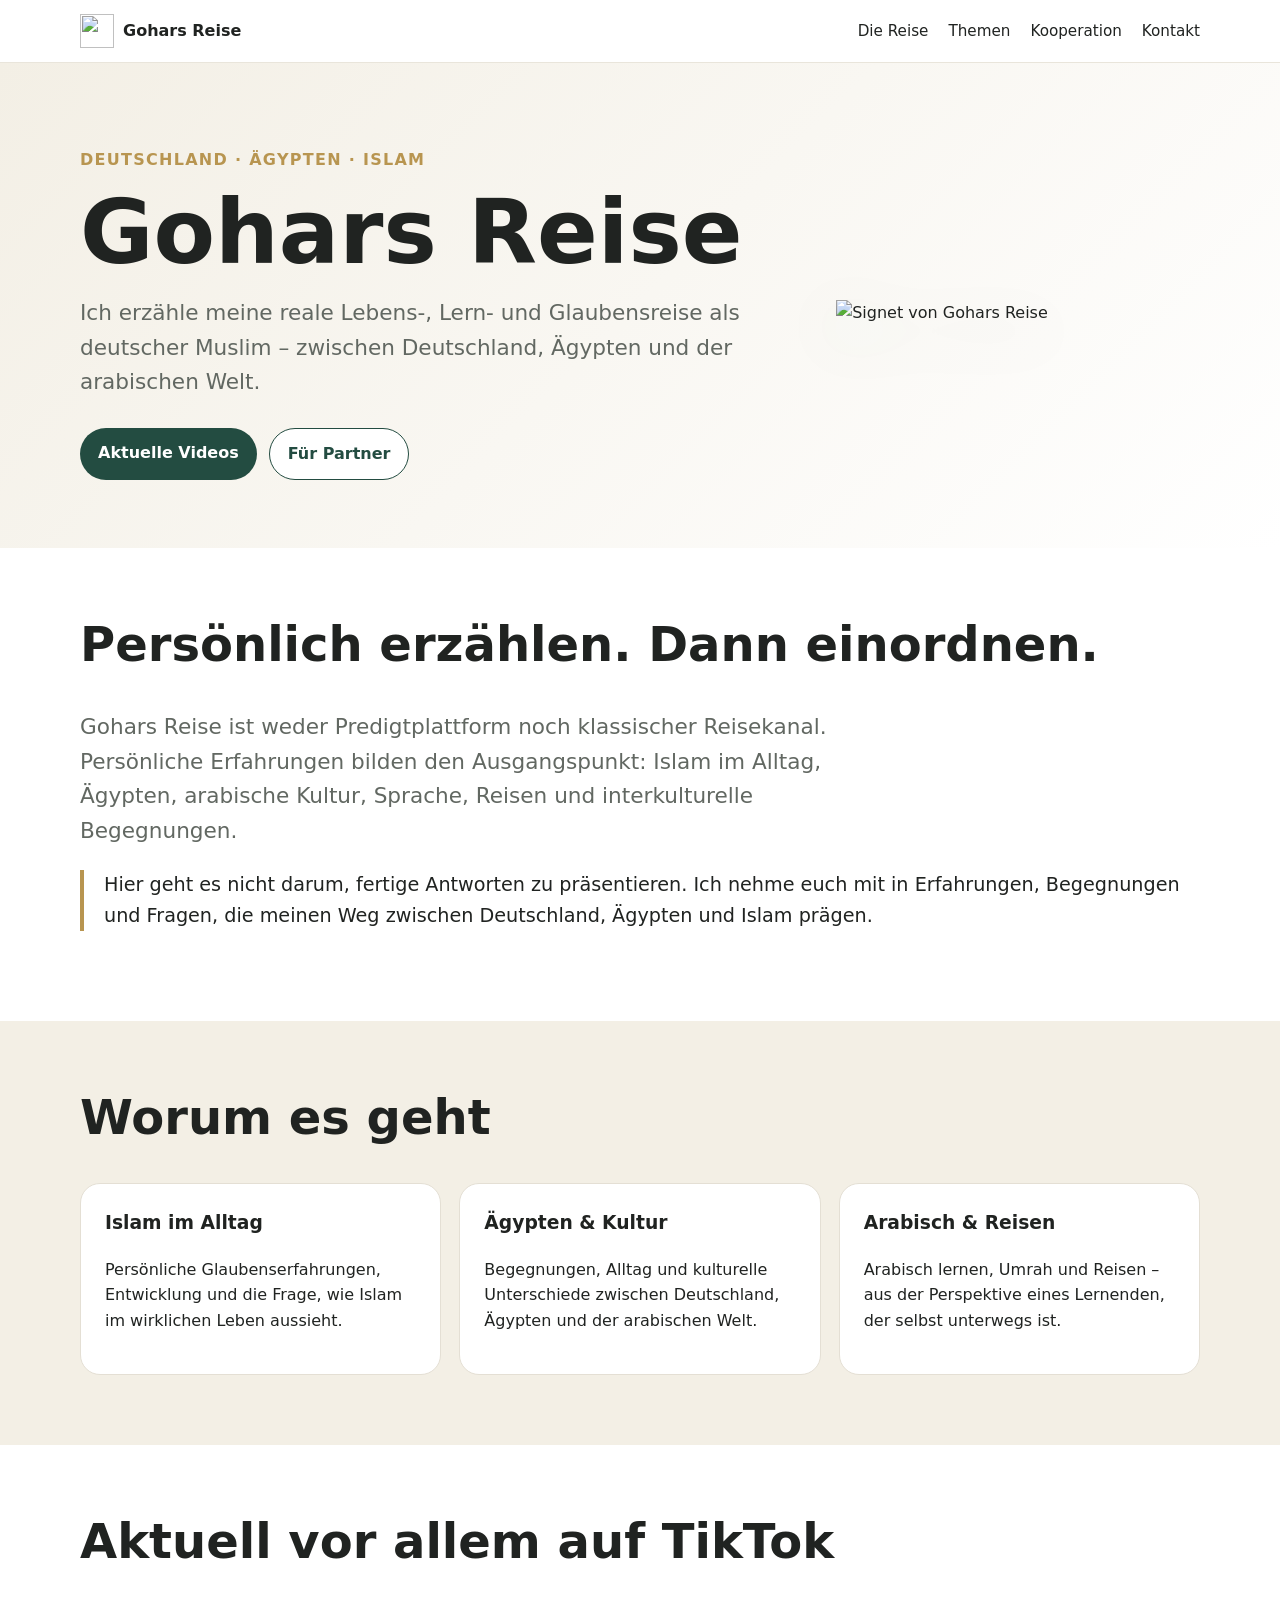
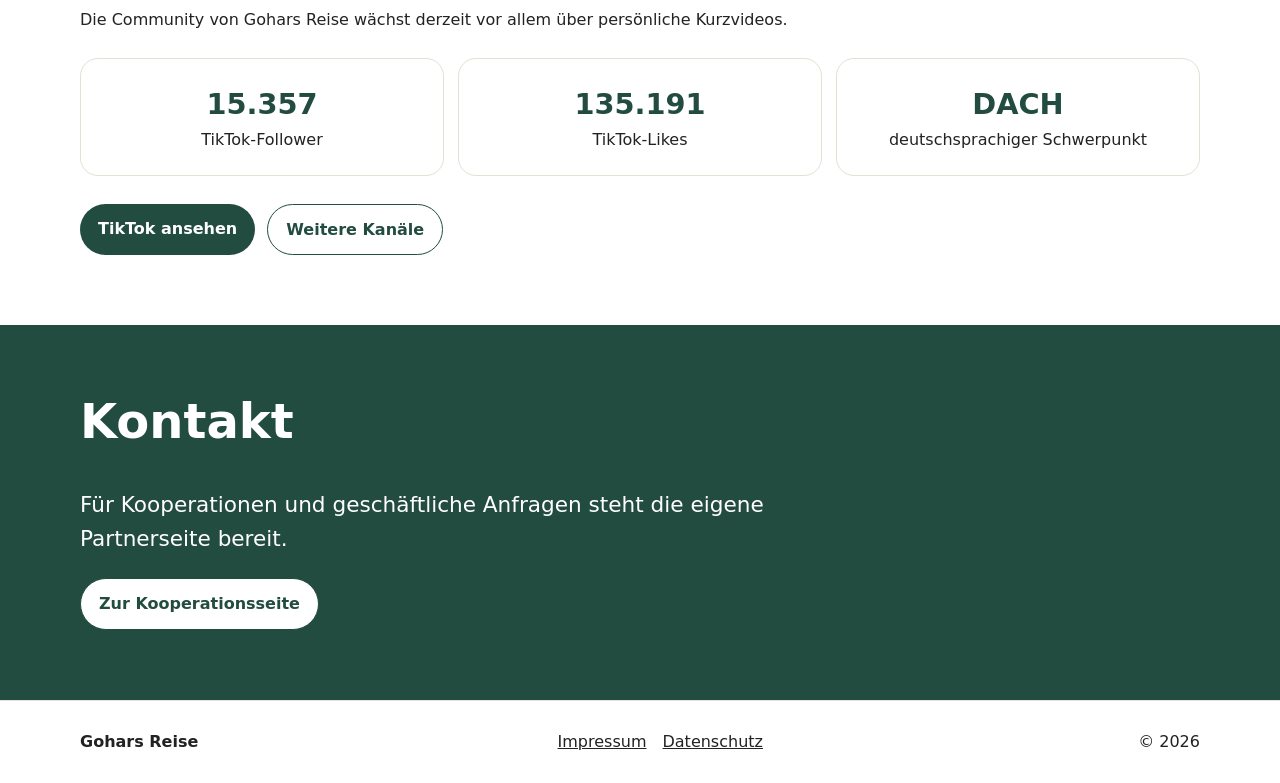
==== index.html @ fd94334f "Stärke Startseite mit Markenlogo und klarer Conversion" ====
<!doctype html><html lang="de"><head><meta charset="utf-8"><meta name="viewport" content="width=device-width,initial-scale=1"><title>Gohars Reise – Zwischen Deutschland, Ägypten und Islam</title><meta name="description" content="Gohars Reise: persönliche Geschichten über Islam im Alltag, Ägypten, arabische Kultur, Reisen und Sprache – aus der Perspektive eines deutschen Muslims."><link rel="stylesheet" href="assets/style.css"></head><body>
<nav class="nav"><div class="wrap"><a class="brand" href="/"><img src="https://drive.google.com/uc?export=download&id=1BmRnjcRQ2fYb5cRmls_WY7zfe4CbXyQU" alt="">Gohars Reise</a><div class="navlinks"><a href="#reise">Die Reise</a><a href="#themen">Themen</a><a href="kooperation.html">Kooperation</a><a href="#kontakt">Kontakt</a></div></div></nav>
<header class="hero"><div class="wrap hero-grid"><div><div class="eyebrow">Deutschland · Ägypten · Islam</div><h1>Gohars Reise</h1><p class="lead">Ich erzähle meine reale Lebens-, Lern- und Glaubensreise als deutscher Muslim – zwischen Deutschland, Ägypten und der arabischen Welt.</p><div class="buttons"><a class="btn" href="https://www.tiktok.com/@gohar.de">Aktuelle Videos</a><a class="btn alt" href="kooperation.html">Für Partner</a></div></div><div class="hero-mark"><img src="https://drive.google.com/uc?export=download&id=1BmRnjcRQ2fYb5cRmls_WY7zfe4CbXyQU" alt="Signet von Gohars Reise"></div></div></header>
<section id="reise"><div class="wrap"><h2>Persönlich erzählen. Dann einordnen.</h2><p class="lead">Gohars Reise ist weder Predigtplattform noch klassischer Reisekanal. Persönliche Erfahrungen bilden den Ausgangspunkt: Islam im Alltag, Ägypten, arabische Kultur, Sprache, Reisen und interkulturelle Begegnungen.</p><p class="quote">Hier geht es nicht darum, fertige Antworten zu präsentieren. Ich nehme euch mit in Erfahrungen, Begegnungen und Fragen, die meinen Weg zwischen Deutschland, Ägypten und Islam prägen.</p></div></section>
<section id="themen" class="soft"><div class="wrap"><h2>Worum es geht</h2><div class="grid"><article class="card"><h3>Islam im Alltag</h3><p>Persönliche Glaubenserfahrungen, Entwicklung und die Frage, wie Islam im wirklichen Leben aussieht.</p></article><article class="card"><h3>Ägypten & Kultur</h3><p>Begegnungen, Alltag und kulturelle Unterschiede zwischen Deutschland, Ägypten und der arabischen Welt.</p></article><article class="card"><h3>Arabisch & Reisen</h3><p>Arabisch lernen, Umrah und Reisen – aus der Perspektive eines Lernenden, der selbst unterwegs ist.</p></article></div></div></section>
<section><div class="wrap"><h2>Aktuell vor allem auf TikTok</h2><p>Die Community von Gohars Reise wächst derzeit vor allem über persönliche Kurzvideos.</p><div class="stats"><div class="stat"><strong>15.357</strong>TikTok-Follower</div><div class="stat"><strong>135.191</strong>TikTok-Likes</div><div class="stat"><strong>DACH</strong>deutschsprachiger Schwerpunkt</div></div><div class="buttons"><a class="btn" href="https://www.tiktok.com/@gohar.de">TikTok ansehen</a><a class="btn alt" href="https://linktr.ee/gohar.de">Weitere Kanäle</a></div></div></section>
<section class="contact" id="kontakt"><div class="wrap"><h2>Kontakt</h2><p class="lead" style="color:white">Für Kooperationen und geschäftliche Anfragen steht die eigene Partnerseite bereit.</p><a class="btn alt" href="kooperation.html">Zur Kooperationsseite</a></div></section>
<footer><div class="wrap footerline"><strong>Gohars Reise</strong><span class="legal"><a href="impressum.html">Impressum</a><a href="datenschutz.html">Datenschutz</a></span><span>© 2026</span></div></footer></body></html>
---- assets/style.css ----
:root{--green:#234c41;--gold:#b89550;--sand:#f3efe5;--ink:#202321;--muted:#626862;--white:#fff}*{box-sizing:border-box}html{scroll-behavior:smooth}body{margin:0;font-family:Inter,system-ui,-apple-system,Segoe UI,Roboto,Arial,sans-serif;color:var(--ink);background:#fff;line-height:1.6}a{color:inherit}.wrap{width:min(1120px,90%);margin:auto}.nav{position:sticky;top:0;background:rgba(255,255,255,.96);border-bottom:1px solid #e9e5db;z-index:10}.nav .wrap{display:flex;justify-content:space-between;align-items:center;padding:14px 0}.brand{font-weight:800;text-decoration:none}.navlinks{display:flex;gap:20px}.navlinks a{text-decoration:none;font-size:.95rem}.hero{background:linear-gradient(135deg,var(--sand),#fff);padding:84px 0 68px}.eyebrow{color:var(--gold);font-weight:800;letter-spacing:.08em;text-transform:uppercase}.hero h1{font-size:clamp(2.5rem,7vw,5.6rem);line-height:.96;margin:.18em 0}.lead{font-size:clamp(1.1rem,2vw,1.35rem);max-width:760px;color:var(--muted)}.buttons{display:flex;flex-wrap:wrap;gap:12px;margin-top:28px}.btn{display:inline-block;padding:12px 18px;border-radius:999px;background:var(--green);color:white;text-decoration:none;font-weight:750}.btn.alt{background:white;color:var(--green);border:1px solid var(--green)}section{padding:70px 0}.soft{background:var(--sand)}h2{font-size:clamp(1.8rem,4vw,3rem);line-height:1.1;margin-top:0}.grid{display:grid;grid-template-columns:repeat(3,1fr);gap:18px}.card{border:1px solid #e4dfd4;border-radius:20px;padding:24px;background:white}.card h3{margin-top:0}.stats{display:grid;grid-template-columns:repeat(3,1fr);gap:14px;margin-top:25px}.stat{padding:22px;background:white;border-radius:18px;border:1px solid #e5dfd4;text-align:center}.stat strong{display:block;font-size:1.8rem;color:var(--green)}.quote{border-left:4px solid var(--gold);padding-left:20px;font-size:1.2rem}.contact{background:var(--green);color:white}.contact a{color:white}.small{font-size:.9rem;color:var(--muted)}footer{padding:28px 0;border-top:1px solid #e8e3d8}.footerline{display:flex;justify-content:space-between;gap:20px;flex-wrap:wrap}@media(max-width:760px){.navlinks{display:none}.grid,.stats{grid-template-columns:1fr}.hero{padding-top:58px}section{padding:52px 0}}.brand{display:flex;align-items:center;gap:9px}.brand img{width:34px;height:34px;object-fit:contain}.hero-grid{display:grid;grid-template-columns:1.25fr .75fr;gap:42px;align-items:center}.hero-mark{display:flex;justify-content:center;align-items:center}.hero-mark img{width:min(330px,80%);filter:drop-shadow(0 18px 28px rgba(35,76,65,.14))}.project-note{margin-top:18px;font-size:.95rem;color:var(--muted)}.feature{padding:28px;border-radius:22px;background:var(--green);color:#fff}.feature h3{font-size:1.35rem;margin:0 0 8px}.feature p{margin:0;color:#eef3ef}.legal a{margin-right:16px}.media-link{font-weight:800;color:var(--green)}@media(max-width:760px){.hero-grid{grid-template-columns:1fr}.hero-mark{display:none}}
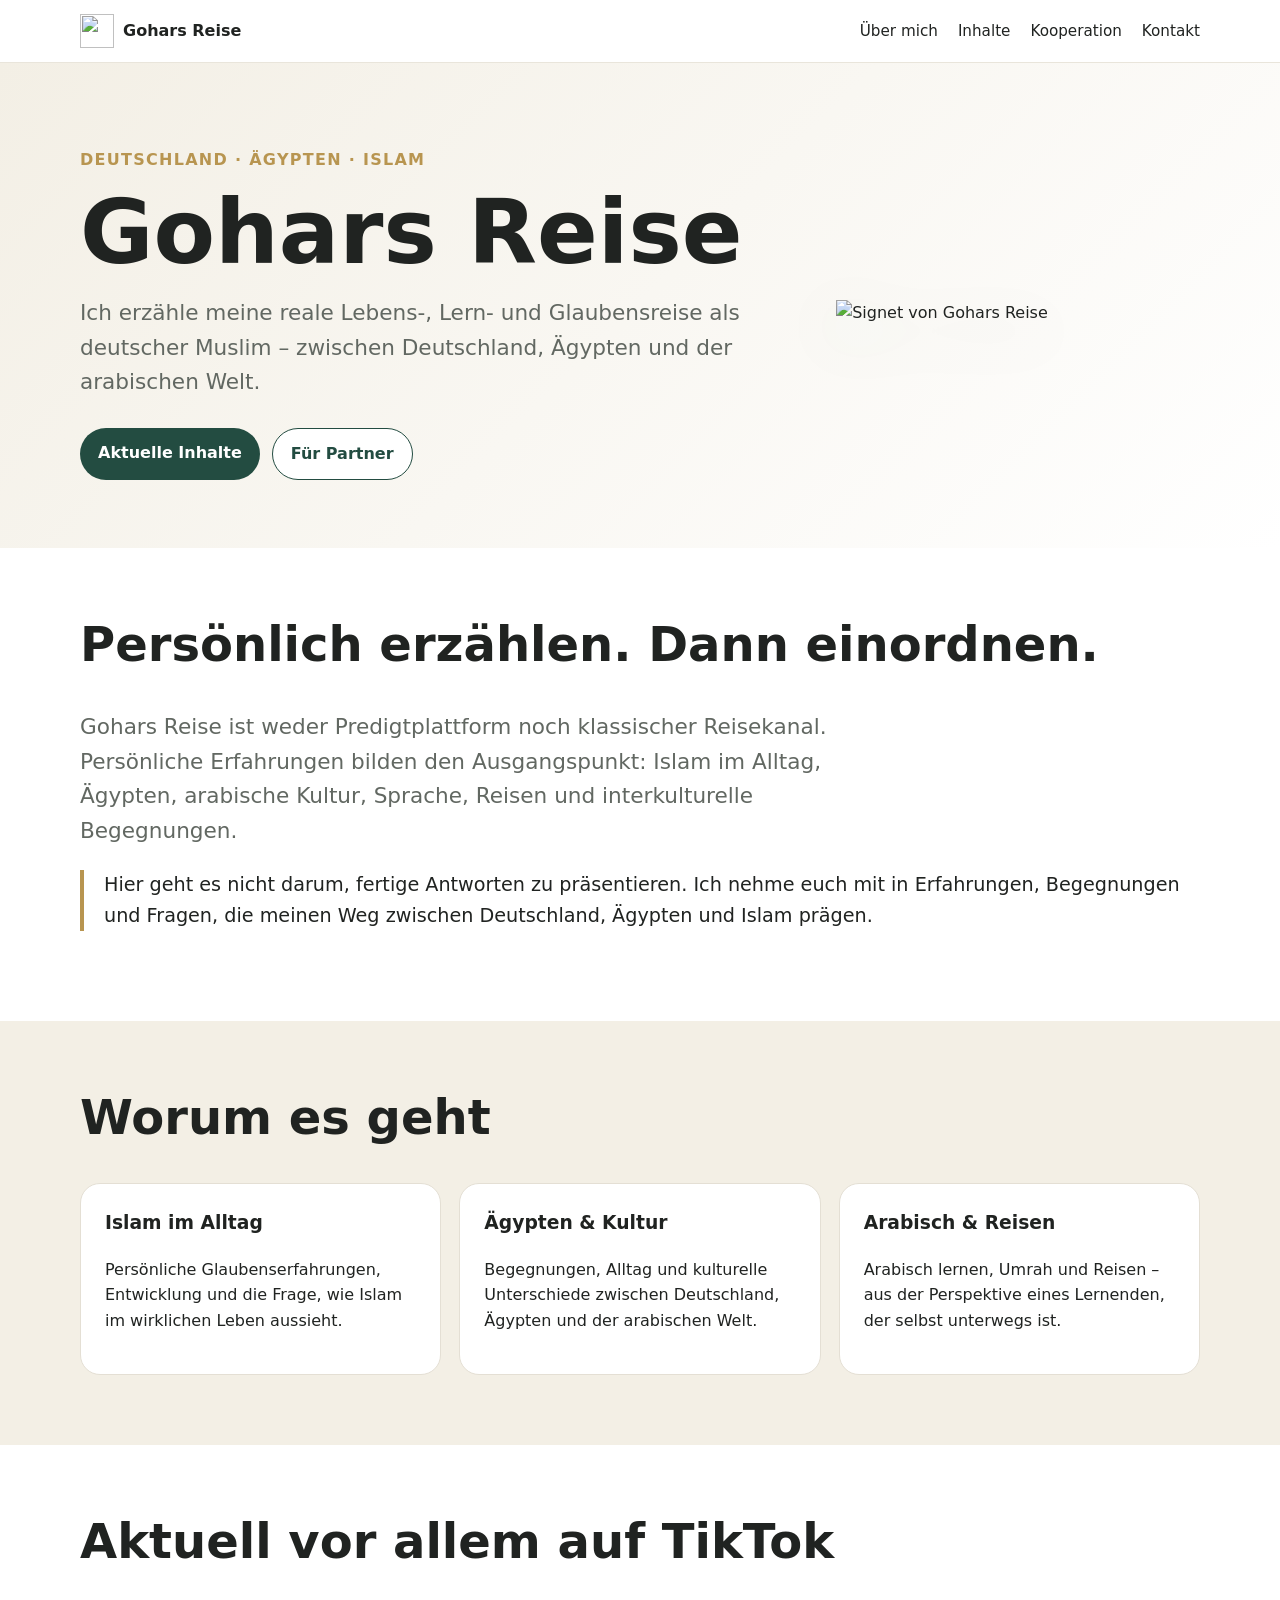
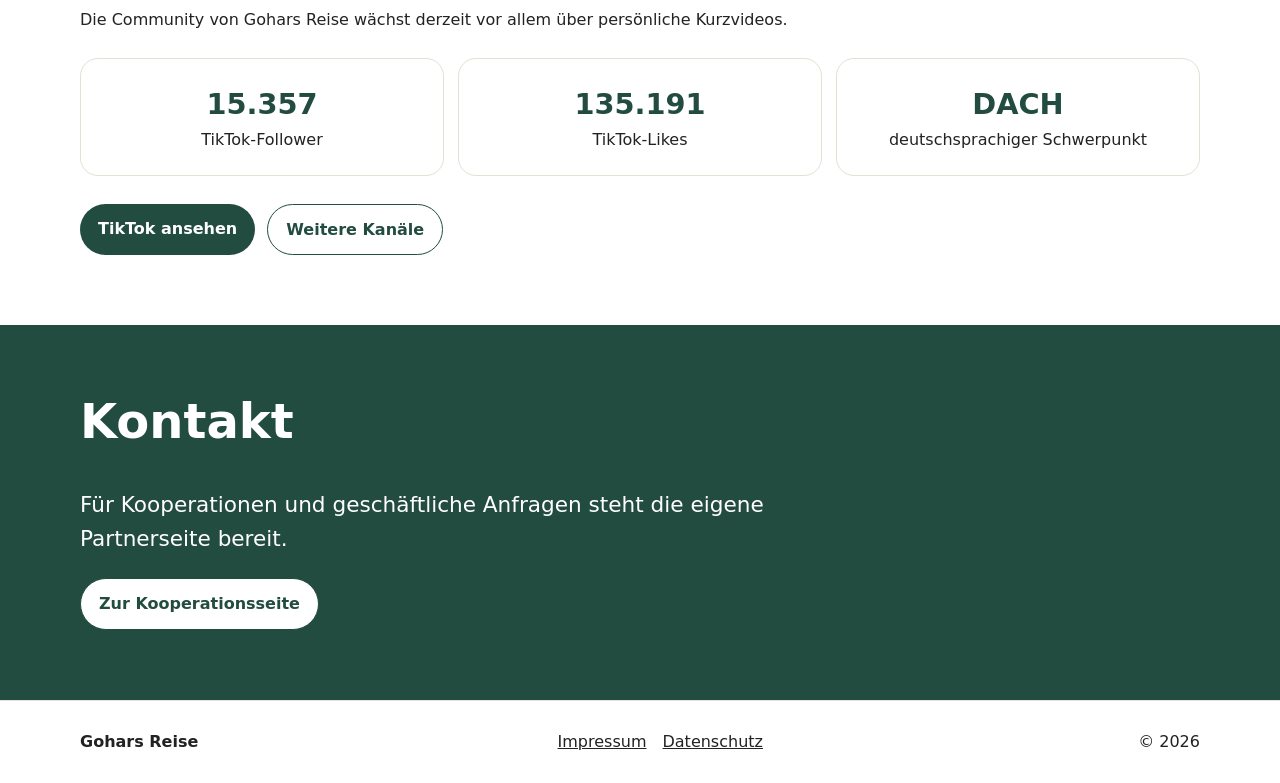
==== commit 0d726879: "Verknüpfe neue Kernseiten auf der Startseite" ====
--- a/index.html
+++ b/index.html
@@ -1,6 +1,6 @@
 <!doctype html><html lang="de"><head><meta charset="utf-8"><meta name="viewport" content="width=device-width,initial-scale=1"><title>Gohars Reise – Zwischen Deutschland, Ägypten und Islam</title><meta name="description" content="Gohars Reise: persönliche Geschichten über Islam im Alltag, Ägypten, arabische Kultur, Reisen und Sprache – aus der Perspektive eines deutschen Muslims."><link rel="stylesheet" href="assets/style.css"></head><body>
-<nav class="nav"><div class="wrap"><a class="brand" href="/"><img src="https://drive.google.com/uc?export=download&id=1BmRnjcRQ2fYb5cRmls_WY7zfe4CbXyQU" alt="">Gohars Reise</a><div class="navlinks"><a href="#reise">Die Reise</a><a href="#themen">Themen</a><a href="kooperation.html">Kooperation</a><a href="#kontakt">Kontakt</a></div></div></nav>
-<header class="hero"><div class="wrap hero-grid"><div><div class="eyebrow">Deutschland · Ägypten · Islam</div><h1>Gohars Reise</h1><p class="lead">Ich erzähle meine reale Lebens-, Lern- und Glaubensreise als deutscher Muslim – zwischen Deutschland, Ägypten und der arabischen Welt.</p><div class="buttons"><a class="btn" href="https://www.tiktok.com/@gohar.de">Aktuelle Videos</a><a class="btn alt" href="kooperation.html">Für Partner</a></div></div><div class="hero-mark"><img src="https://drive.google.com/uc?export=download&id=1BmRnjcRQ2fYb5cRmls_WY7zfe4CbXyQU" alt="Signet von Gohars Reise"></div></div></header>
+<nav class="nav"><div class="wrap"><a class="brand" href="/"><img src="https://drive.google.com/uc?export=download&id=1BmRnjcRQ2fYb5cRmls_WY7zfe4CbXyQU" alt="">Gohars Reise</a><div class="navlinks"><a href="ueber-mich.html">Über mich</a><a href="inhalte.html">Inhalte</a><a href="kooperation.html">Kooperation</a><a href="#kontakt">Kontakt</a></div></div></nav>
+<header class="hero"><div class="wrap hero-grid"><div><div class="eyebrow">Deutschland · Ägypten · Islam</div><h1>Gohars Reise</h1><p class="lead">Ich erzähle meine reale Lebens-, Lern- und Glaubensreise als deutscher Muslim – zwischen Deutschland, Ägypten und der arabischen Welt.</p><div class="buttons"><a class="btn" href="inhalte.html">Aktuelle Inhalte</a><a class="btn alt" href="kooperation.html">Für Partner</a></div></div><div class="hero-mark"><img src="https://drive.google.com/uc?export=download&id=1BmRnjcRQ2fYb5cRmls_WY7zfe4CbXyQU" alt="Signet von Gohars Reise"></div></div></header>
 <section id="reise"><div class="wrap"><h2>Persönlich erzählen. Dann einordnen.</h2><p class="lead">Gohars Reise ist weder Predigtplattform noch klassischer Reisekanal. Persönliche Erfahrungen bilden den Ausgangspunkt: Islam im Alltag, Ägypten, arabische Kultur, Sprache, Reisen und interkulturelle Begegnungen.</p><p class="quote">Hier geht es nicht darum, fertige Antworten zu präsentieren. Ich nehme euch mit in Erfahrungen, Begegnungen und Fragen, die meinen Weg zwischen Deutschland, Ägypten und Islam prägen.</p></div></section>
 <section id="themen" class="soft"><div class="wrap"><h2>Worum es geht</h2><div class="grid"><article class="card"><h3>Islam im Alltag</h3><p>Persönliche Glaubenserfahrungen, Entwicklung und die Frage, wie Islam im wirklichen Leben aussieht.</p></article><article class="card"><h3>Ägypten & Kultur</h3><p>Begegnungen, Alltag und kulturelle Unterschiede zwischen Deutschland, Ägypten und der arabischen Welt.</p></article><article class="card"><h3>Arabisch & Reisen</h3><p>Arabisch lernen, Umrah und Reisen – aus der Perspektive eines Lernenden, der selbst unterwegs ist.</p></article></div></div></section>
 <section><div class="wrap"><h2>Aktuell vor allem auf TikTok</h2><p>Die Community von Gohars Reise wächst derzeit vor allem über persönliche Kurzvideos.</p><div class="stats"><div class="stat"><strong>15.357</strong>TikTok-Follower</div><div class="stat"><strong>135.191</strong>TikTok-Likes</div><div class="stat"><strong>DACH</strong>deutschsprachiger Schwerpunkt</div></div><div class="buttons"><a class="btn" href="https://www.tiktok.com/@gohar.de">TikTok ansehen</a><a class="btn alt" href="https://linktr.ee/gohar.de">Weitere Kanäle</a></div></div></section>
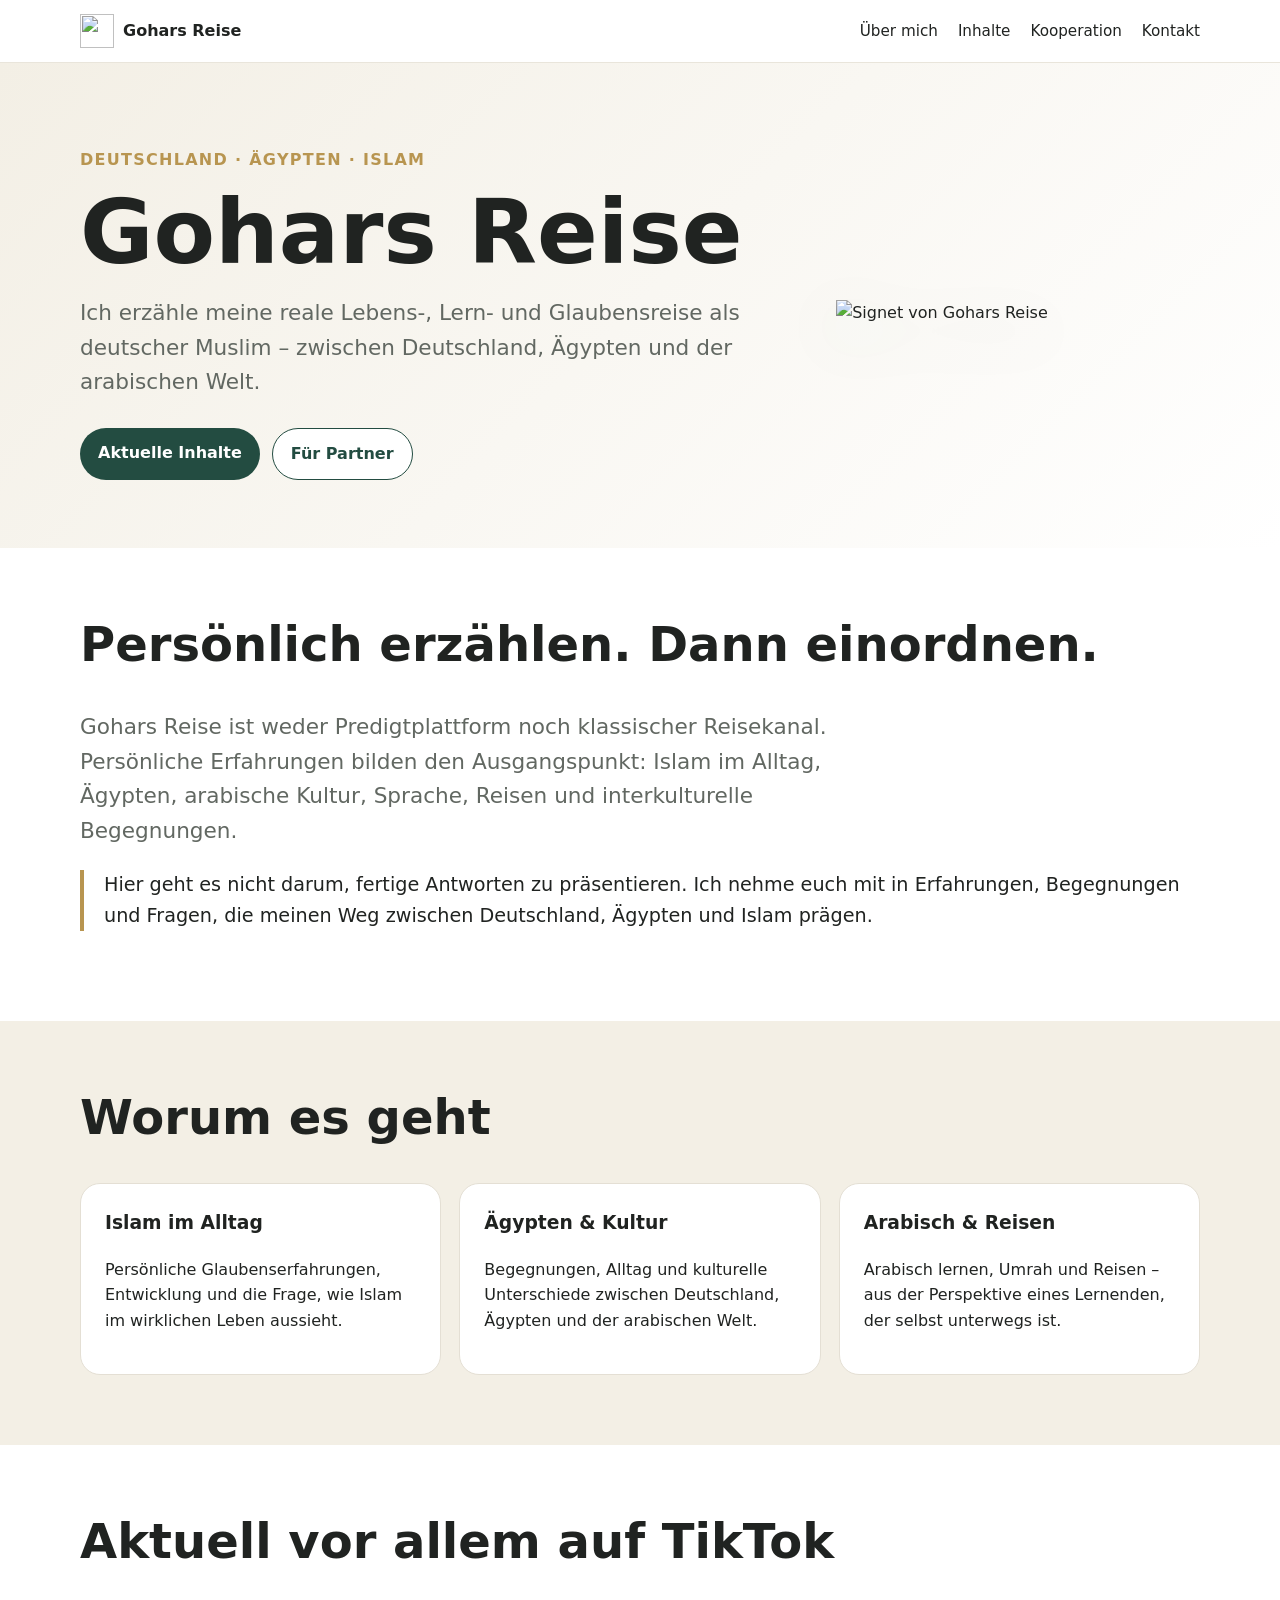
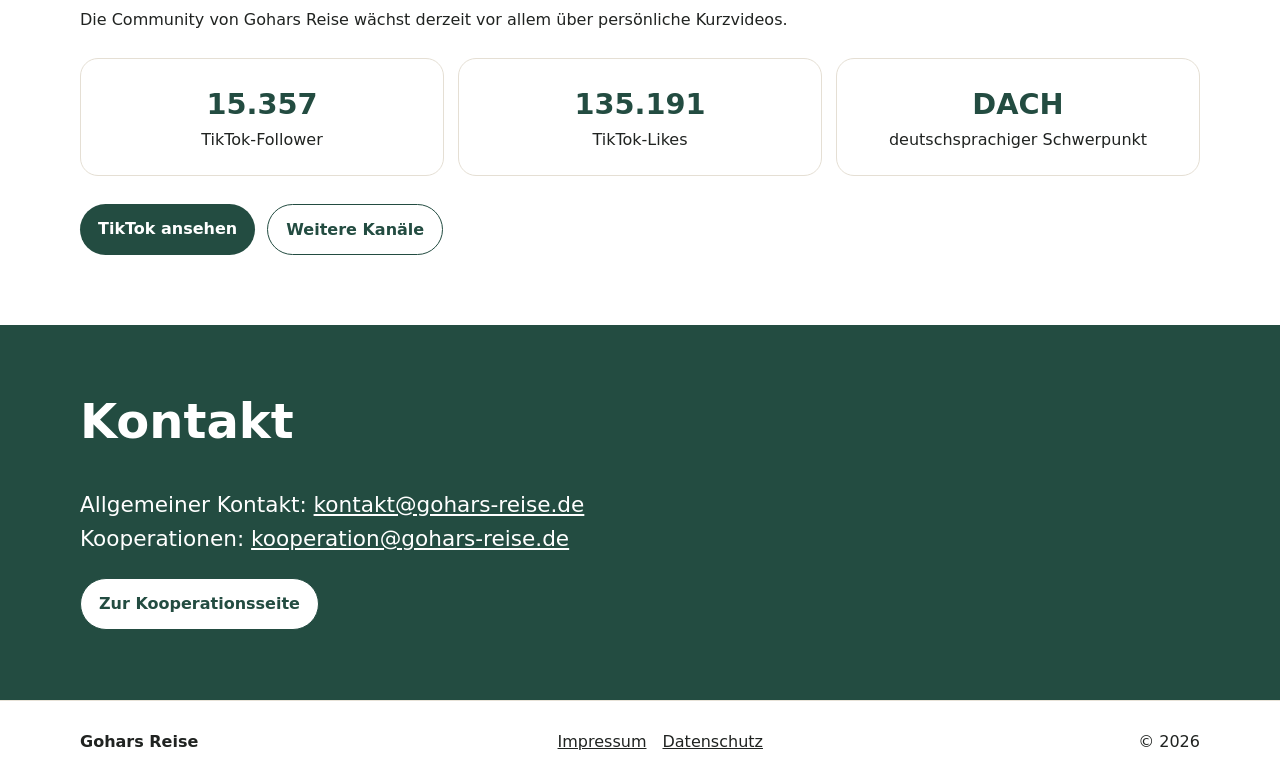
==== commit 44171e47: "Ergänze geschäftliche Kontaktadressen" ====
--- a/index.html
+++ b/index.html
@@ -4,5 +4,5 @@
 <section id="reise"><div class="wrap"><h2>Persönlich erzählen. Dann einordnen.</h2><p class="lead">Gohars Reise ist weder Predigtplattform noch klassischer Reisekanal. Persönliche Erfahrungen bilden den Ausgangspunkt: Islam im Alltag, Ägypten, arabische Kultur, Sprache, Reisen und interkulturelle Begegnungen.</p><p class="quote">Hier geht es nicht darum, fertige Antworten zu präsentieren. Ich nehme euch mit in Erfahrungen, Begegnungen und Fragen, die meinen Weg zwischen Deutschland, Ägypten und Islam prägen.</p></div></section>
 <section id="themen" class="soft"><div class="wrap"><h2>Worum es geht</h2><div class="grid"><article class="card"><h3>Islam im Alltag</h3><p>Persönliche Glaubenserfahrungen, Entwicklung und die Frage, wie Islam im wirklichen Leben aussieht.</p></article><article class="card"><h3>Ägypten & Kultur</h3><p>Begegnungen, Alltag und kulturelle Unterschiede zwischen Deutschland, Ägypten und der arabischen Welt.</p></article><article class="card"><h3>Arabisch & Reisen</h3><p>Arabisch lernen, Umrah und Reisen – aus der Perspektive eines Lernenden, der selbst unterwegs ist.</p></article></div></div></section>
 <section><div class="wrap"><h2>Aktuell vor allem auf TikTok</h2><p>Die Community von Gohars Reise wächst derzeit vor allem über persönliche Kurzvideos.</p><div class="stats"><div class="stat"><strong>15.357</strong>TikTok-Follower</div><div class="stat"><strong>135.191</strong>TikTok-Likes</div><div class="stat"><strong>DACH</strong>deutschsprachiger Schwerpunkt</div></div><div class="buttons"><a class="btn" href="https://www.tiktok.com/@gohar.de">TikTok ansehen</a><a class="btn alt" href="https://linktr.ee/gohar.de">Weitere Kanäle</a></div></div></section>
-<section class="contact" id="kontakt"><div class="wrap"><h2>Kontakt</h2><p class="lead" style="color:white">Für Kooperationen und geschäftliche Anfragen steht die eigene Partnerseite bereit.</p><a class="btn alt" href="kooperation.html">Zur Kooperationsseite</a></div></section>
+<section class="contact" id="kontakt"><div class="wrap"><h2>Kontakt</h2><p class="lead" style="color:white">Allgemeiner Kontakt: <a href="mailto:kontakt@gohars-reise.de">kontakt@gohars-reise.de</a><br>Kooperationen: <a href="mailto:kooperation@gohars-reise.de">kooperation@gohars-reise.de</a></p><a class="btn alt" href="kooperation.html">Zur Kooperationsseite</a></div></section>
 <footer><div class="wrap footerline"><strong>Gohars Reise</strong><span class="legal"><a href="impressum.html">Impressum</a><a href="datenschutz.html">Datenschutz</a></span><span>© 2026</span></div></footer></body></html>
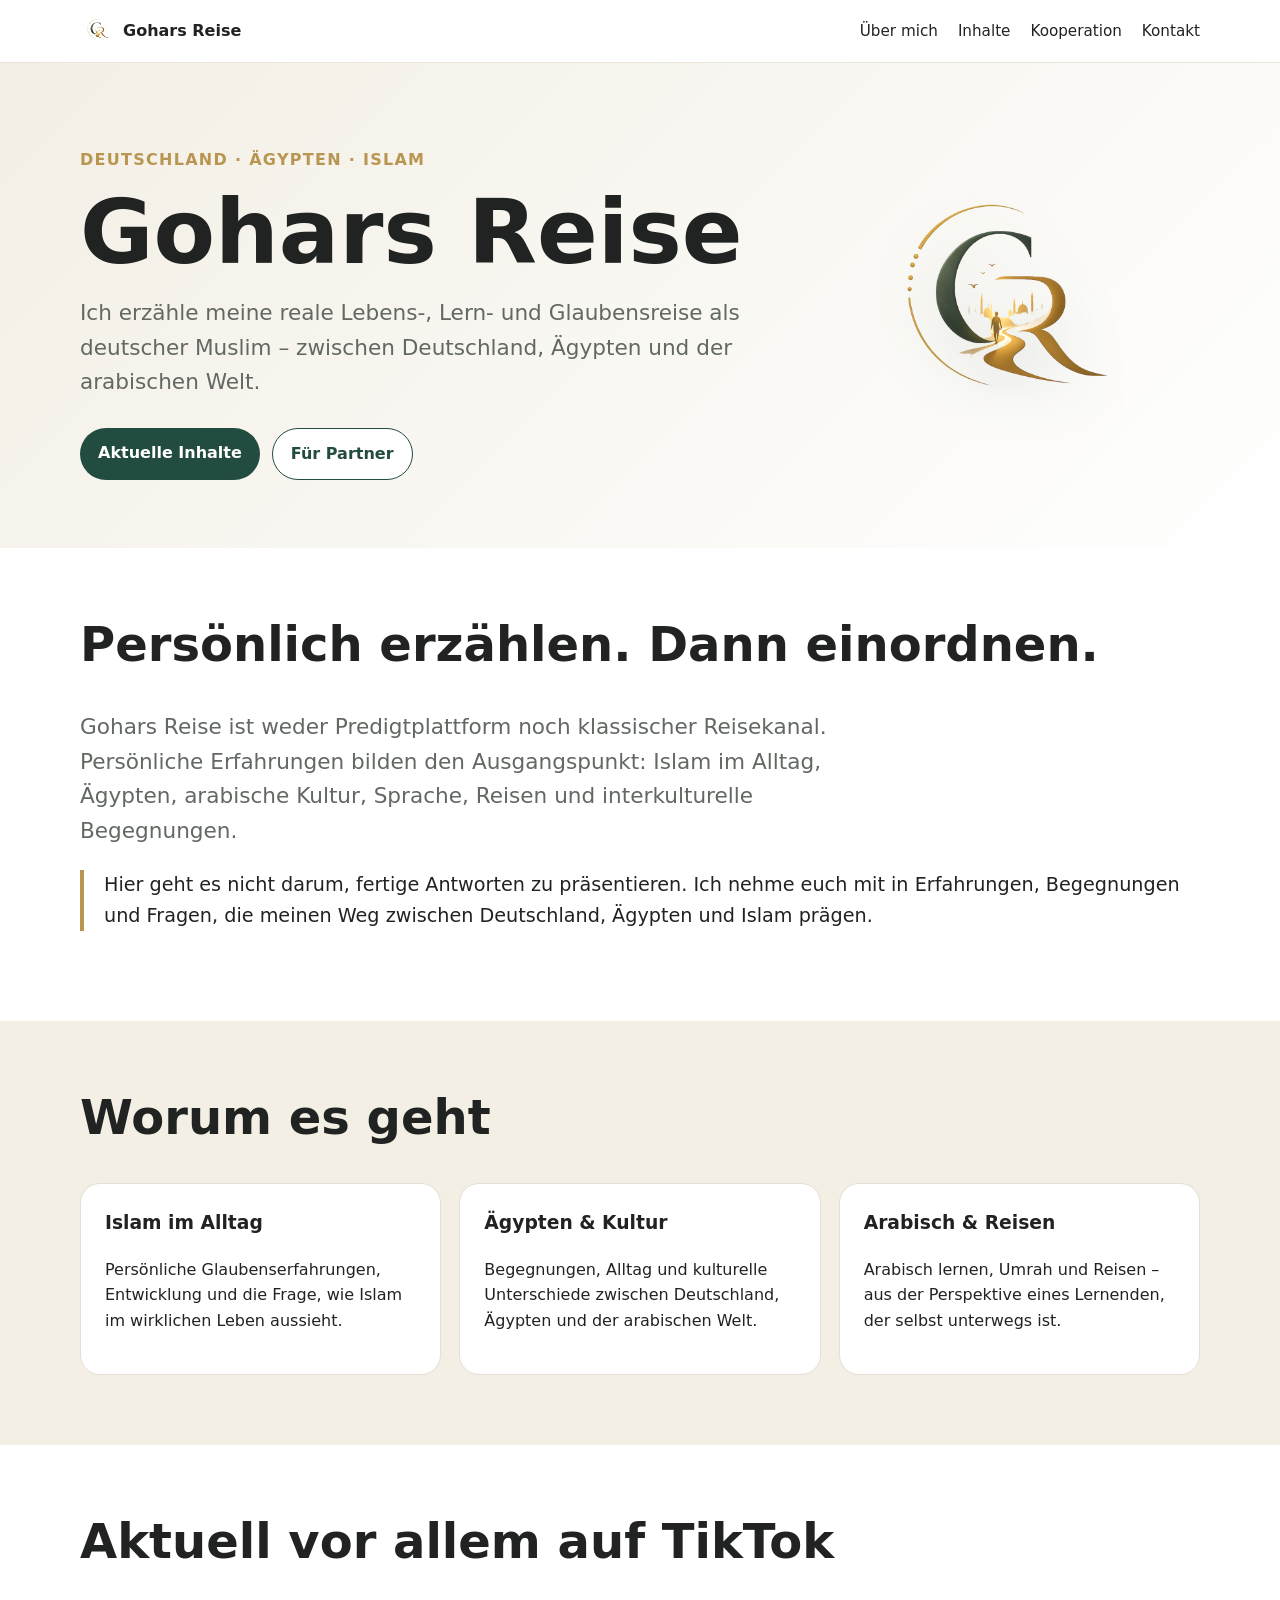
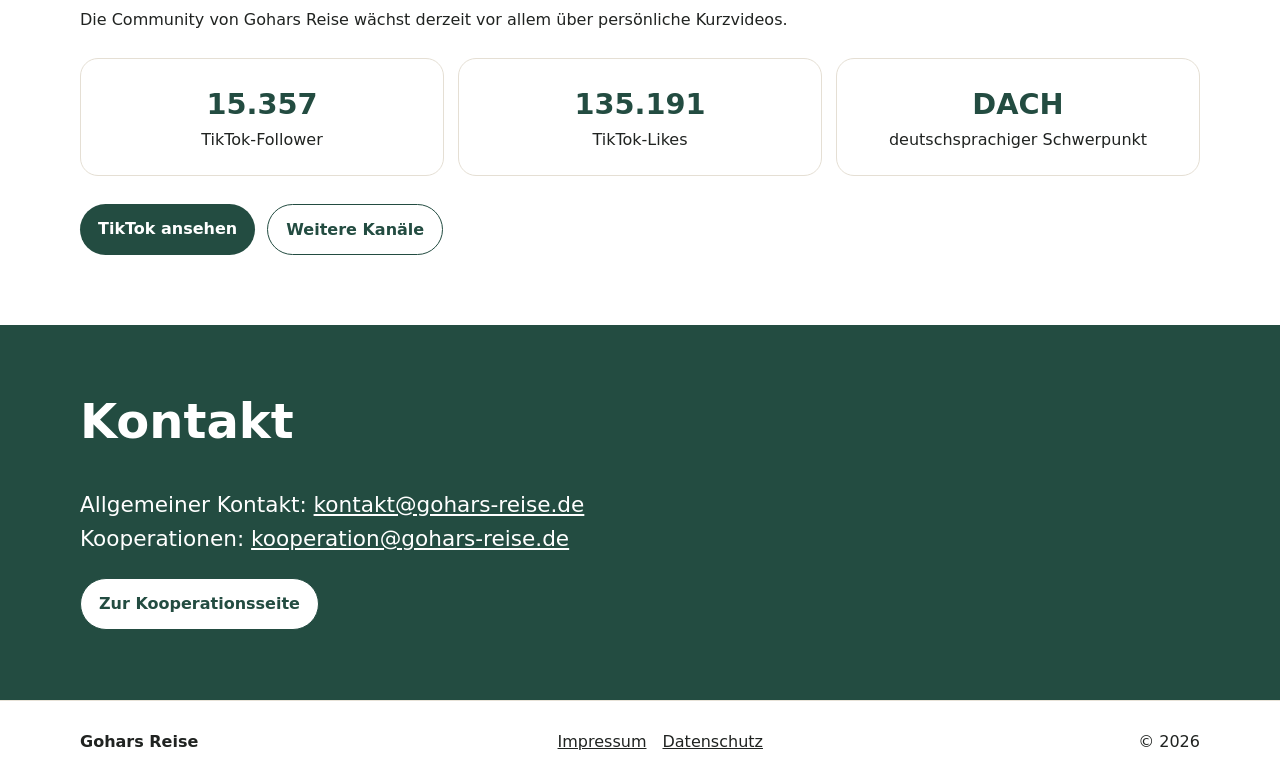
==== commit a3d97227: "Use local Gohars Reise signet asset instead of Drive hotlink" ====
--- a/index.html
+++ b/index.html
@@ -1,6 +1,6 @@
 <!doctype html><html lang="de"><head><meta charset="utf-8"><meta name="viewport" content="width=device-width,initial-scale=1"><title>Gohars Reise – Zwischen Deutschland, Ägypten und Islam</title><meta name="description" content="Gohars Reise: persönliche Geschichten über Islam im Alltag, Ägypten, arabische Kultur, Reisen und Sprache – aus der Perspektive eines deutschen Muslims."><link rel="stylesheet" href="assets/style.css"></head><body>
-<nav class="nav"><div class="wrap"><a class="brand" href="/"><img src="https://drive.google.com/uc?export=download&id=1BmRnjcRQ2fYb5cRmls_WY7zfe4CbXyQU" alt="">Gohars Reise</a><div class="navlinks"><a href="ueber-mich.html">Über mich</a><a href="inhalte.html">Inhalte</a><a href="kooperation.html">Kooperation</a><a href="#kontakt">Kontakt</a></div></div></nav>
-<header class="hero"><div class="wrap hero-grid"><div><div class="eyebrow">Deutschland · Ägypten · Islam</div><h1>Gohars Reise</h1><p class="lead">Ich erzähle meine reale Lebens-, Lern- und Glaubensreise als deutscher Muslim – zwischen Deutschland, Ägypten und der arabischen Welt.</p><div class="buttons"><a class="btn" href="inhalte.html">Aktuelle Inhalte</a><a class="btn alt" href="kooperation.html">Für Partner</a></div></div><div class="hero-mark"><img src="https://drive.google.com/uc?export=download&id=1BmRnjcRQ2fYb5cRmls_WY7zfe4CbXyQU" alt="Signet von Gohars Reise"></div></div></header>
+<nav class="nav"><div class="wrap"><a class="brand" href="/"><img src="assets/01_Gohars_Reise_Signet_Transparent_2000%20(1).png" alt="">Gohars Reise</a><div class="navlinks"><a href="ueber-mich.html">Über mich</a><a href="inhalte.html">Inhalte</a><a href="kooperation.html">Kooperation</a><a href="#kontakt">Kontakt</a></div></div></nav>
+<header class="hero"><div class="wrap hero-grid"><div><div class="eyebrow">Deutschland · Ägypten · Islam</div><h1>Gohars Reise</h1><p class="lead">Ich erzähle meine reale Lebens-, Lern- und Glaubensreise als deutscher Muslim – zwischen Deutschland, Ägypten und der arabischen Welt.</p><div class="buttons"><a class="btn" href="inhalte.html">Aktuelle Inhalte</a><a class="btn alt" href="kooperation.html">Für Partner</a></div></div><div class="hero-mark"><img src="assets/01_Gohars_Reise_Signet_Transparent_2000%20(1).png" alt="Signet von Gohars Reise"></div></div></header>
 <section id="reise"><div class="wrap"><h2>Persönlich erzählen. Dann einordnen.</h2><p class="lead">Gohars Reise ist weder Predigtplattform noch klassischer Reisekanal. Persönliche Erfahrungen bilden den Ausgangspunkt: Islam im Alltag, Ägypten, arabische Kultur, Sprache, Reisen und interkulturelle Begegnungen.</p><p class="quote">Hier geht es nicht darum, fertige Antworten zu präsentieren. Ich nehme euch mit in Erfahrungen, Begegnungen und Fragen, die meinen Weg zwischen Deutschland, Ägypten und Islam prägen.</p></div></section>
 <section id="themen" class="soft"><div class="wrap"><h2>Worum es geht</h2><div class="grid"><article class="card"><h3>Islam im Alltag</h3><p>Persönliche Glaubenserfahrungen, Entwicklung und die Frage, wie Islam im wirklichen Leben aussieht.</p></article><article class="card"><h3>Ägypten & Kultur</h3><p>Begegnungen, Alltag und kulturelle Unterschiede zwischen Deutschland, Ägypten und der arabischen Welt.</p></article><article class="card"><h3>Arabisch & Reisen</h3><p>Arabisch lernen, Umrah und Reisen – aus der Perspektive eines Lernenden, der selbst unterwegs ist.</p></article></div></div></section>
 <section><div class="wrap"><h2>Aktuell vor allem auf TikTok</h2><p>Die Community von Gohars Reise wächst derzeit vor allem über persönliche Kurzvideos.</p><div class="stats"><div class="stat"><strong>15.357</strong>TikTok-Follower</div><div class="stat"><strong>135.191</strong>TikTok-Likes</div><div class="stat"><strong>DACH</strong>deutschsprachiger Schwerpunkt</div></div><div class="buttons"><a class="btn" href="https://www.tiktok.com/@gohar.de">TikTok ansehen</a><a class="btn alt" href="https://linktr.ee/gohar.de">Weitere Kanäle</a></div></div></section>
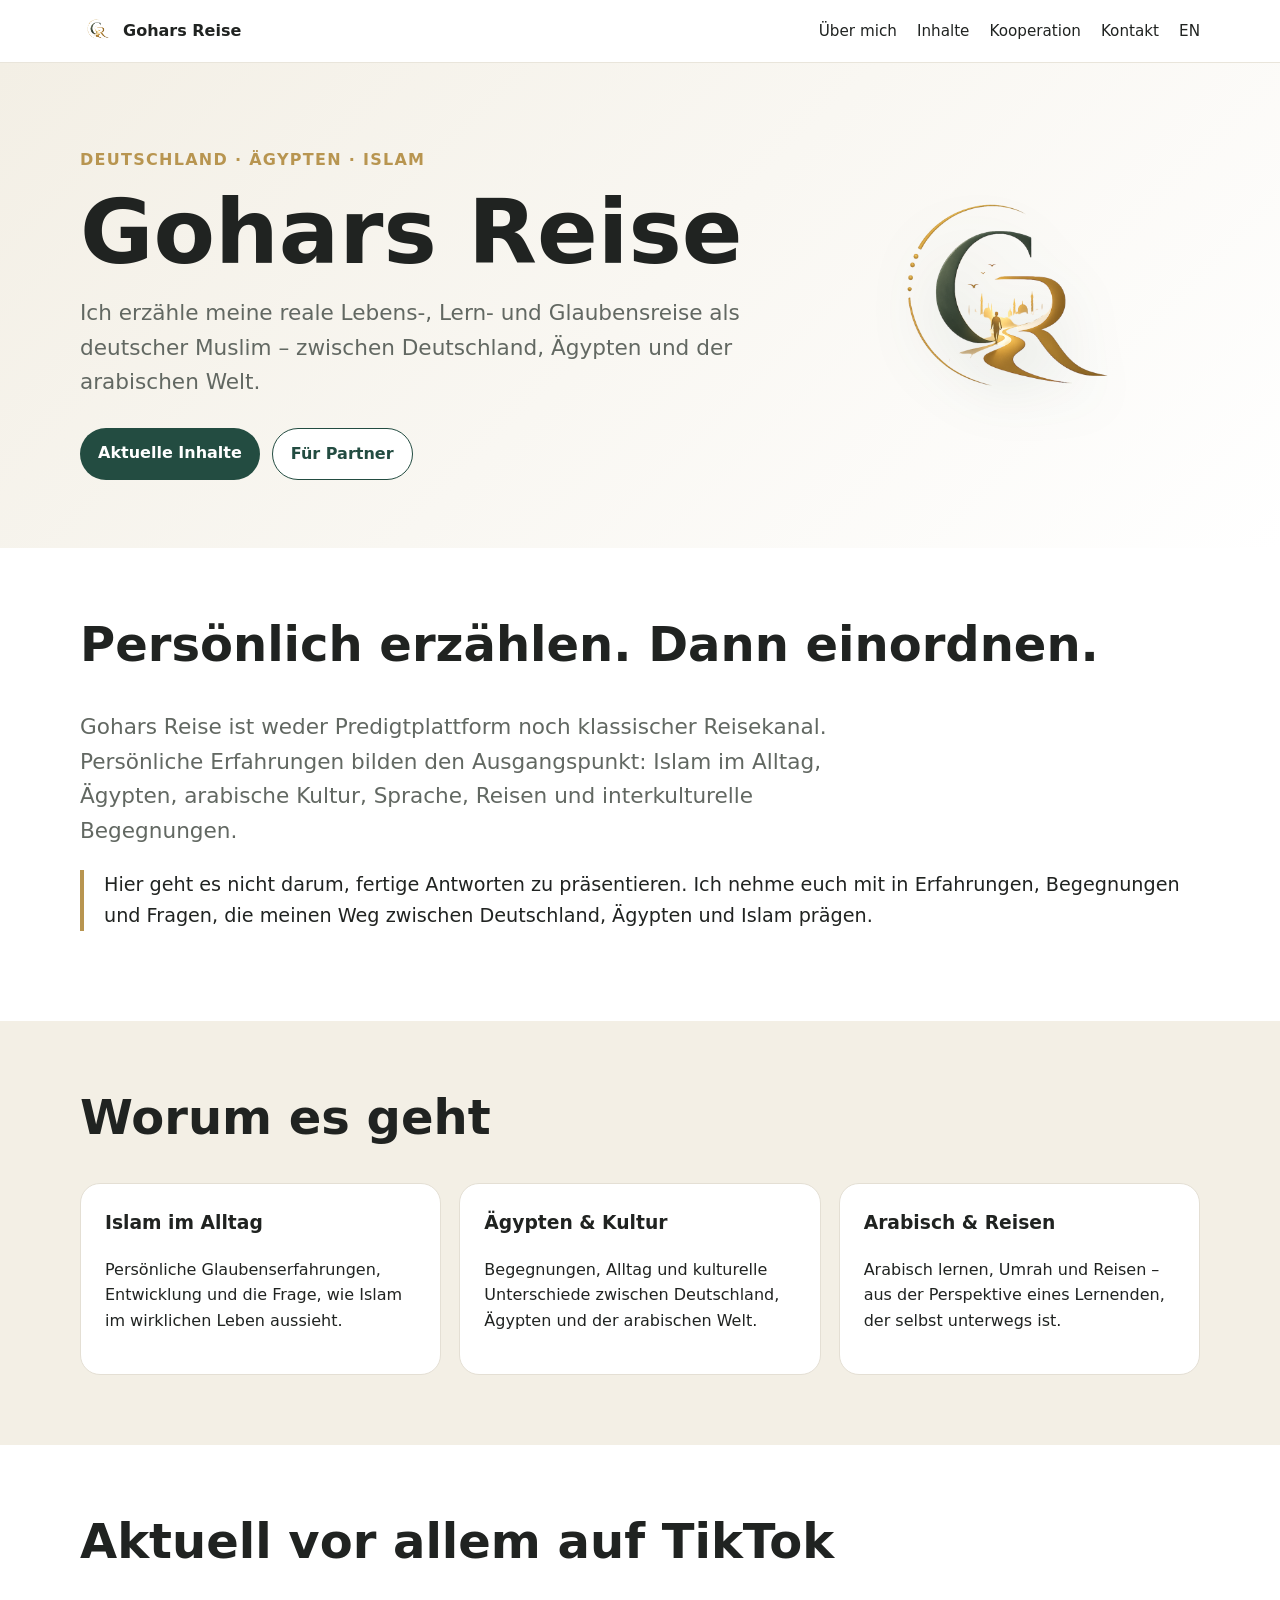
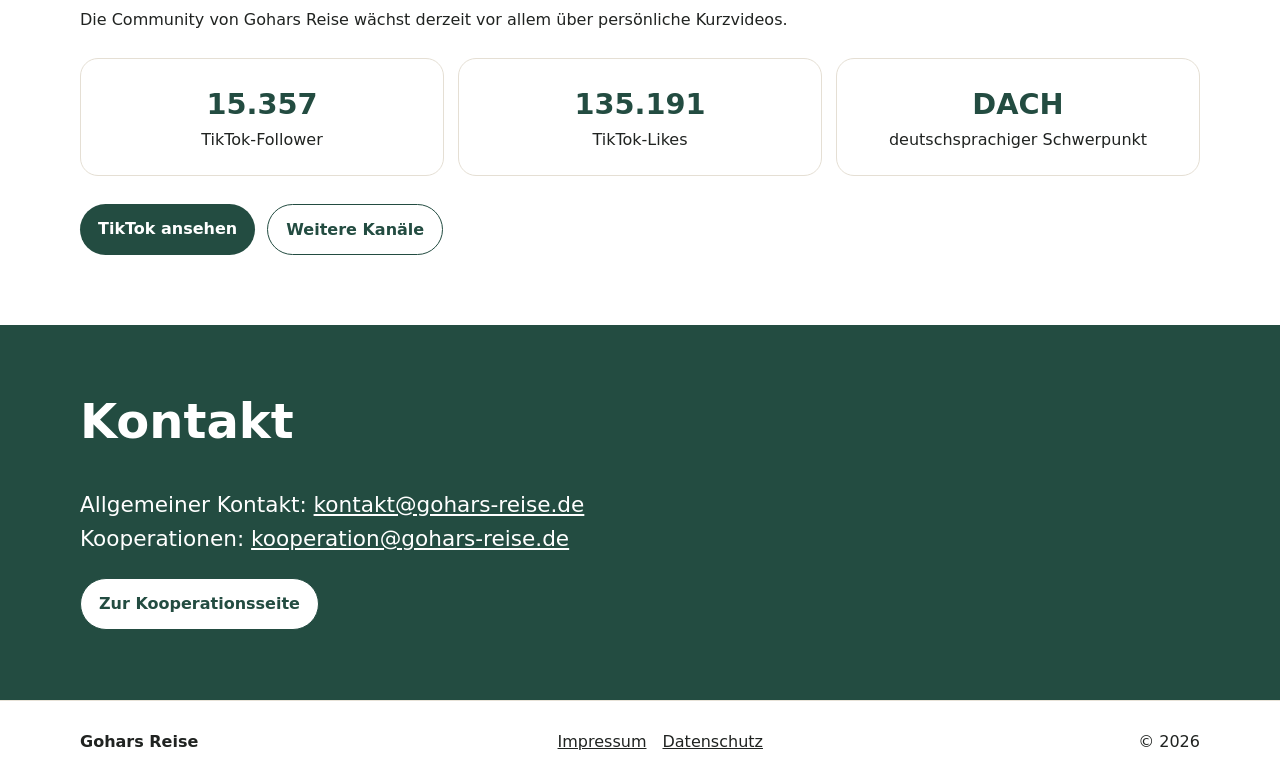
==== commit a106423c: "Add visible DE EN language switching" ====
--- a/index.html
+++ b/index.html
@@ -1,5 +1,5 @@
 <!doctype html><html lang="de"><head><meta charset="utf-8"><meta name="viewport" content="width=device-width,initial-scale=1"><title>Gohars Reise – Zwischen Deutschland, Ägypten und Islam</title><meta name="description" content="Gohars Reise: persönliche Geschichten über Islam im Alltag, Ägypten, arabische Kultur, Reisen und Sprache – aus der Perspektive eines deutschen Muslims."><link rel="stylesheet" href="assets/style.css"></head><body>
-<nav class="nav"><div class="wrap"><a class="brand" href="/"><img src="assets/01_Gohars_Reise_Signet_Transparent_2000%20(1).png" alt="">Gohars Reise</a><div class="navlinks"><a href="ueber-mich.html">Über mich</a><a href="inhalte.html">Inhalte</a><a href="kooperation.html">Kooperation</a><a href="#kontakt">Kontakt</a></div></div></nav>
+<nav class="nav"><div class="wrap"><a class="brand" href="/"><img src="assets/01_Gohars_Reise_Signet_Transparent_2000%20(1).png" alt="">Gohars Reise</a><div class="navlinks"><a href="ueber-mich.html">Über mich</a><a href="inhalte.html">Inhalte</a><a href="kooperation.html">Kooperation</a><a href="#kontakt">Kontakt</a><a class="lang" href="partners-en.html" lang="en" hreflang="en" aria-label="English partner information">EN</a></div></div></nav>
 <header class="hero"><div class="wrap hero-grid"><div><div class="eyebrow">Deutschland · Ägypten · Islam</div><h1>Gohars Reise</h1><p class="lead">Ich erzähle meine reale Lebens-, Lern- und Glaubensreise als deutscher Muslim – zwischen Deutschland, Ägypten und der arabischen Welt.</p><div class="buttons"><a class="btn" href="inhalte.html">Aktuelle Inhalte</a><a class="btn alt" href="kooperation.html">Für Partner</a></div></div><div class="hero-mark"><img src="assets/01_Gohars_Reise_Signet_Transparent_2000%20(1).png" alt="Signet von Gohars Reise"></div></div></header>
 <section id="reise"><div class="wrap"><h2>Persönlich erzählen. Dann einordnen.</h2><p class="lead">Gohars Reise ist weder Predigtplattform noch klassischer Reisekanal. Persönliche Erfahrungen bilden den Ausgangspunkt: Islam im Alltag, Ägypten, arabische Kultur, Sprache, Reisen und interkulturelle Begegnungen.</p><p class="quote">Hier geht es nicht darum, fertige Antworten zu präsentieren. Ich nehme euch mit in Erfahrungen, Begegnungen und Fragen, die meinen Weg zwischen Deutschland, Ägypten und Islam prägen.</p></div></section>
 <section id="themen" class="soft"><div class="wrap"><h2>Worum es geht</h2><div class="grid"><article class="card"><h3>Islam im Alltag</h3><p>Persönliche Glaubenserfahrungen, Entwicklung und die Frage, wie Islam im wirklichen Leben aussieht.</p></article><article class="card"><h3>Ägypten & Kultur</h3><p>Begegnungen, Alltag und kulturelle Unterschiede zwischen Deutschland, Ägypten und der arabischen Welt.</p></article><article class="card"><h3>Arabisch & Reisen</h3><p>Arabisch lernen, Umrah und Reisen – aus der Perspektive eines Lernenden, der selbst unterwegs ist.</p></article></div></div></section>
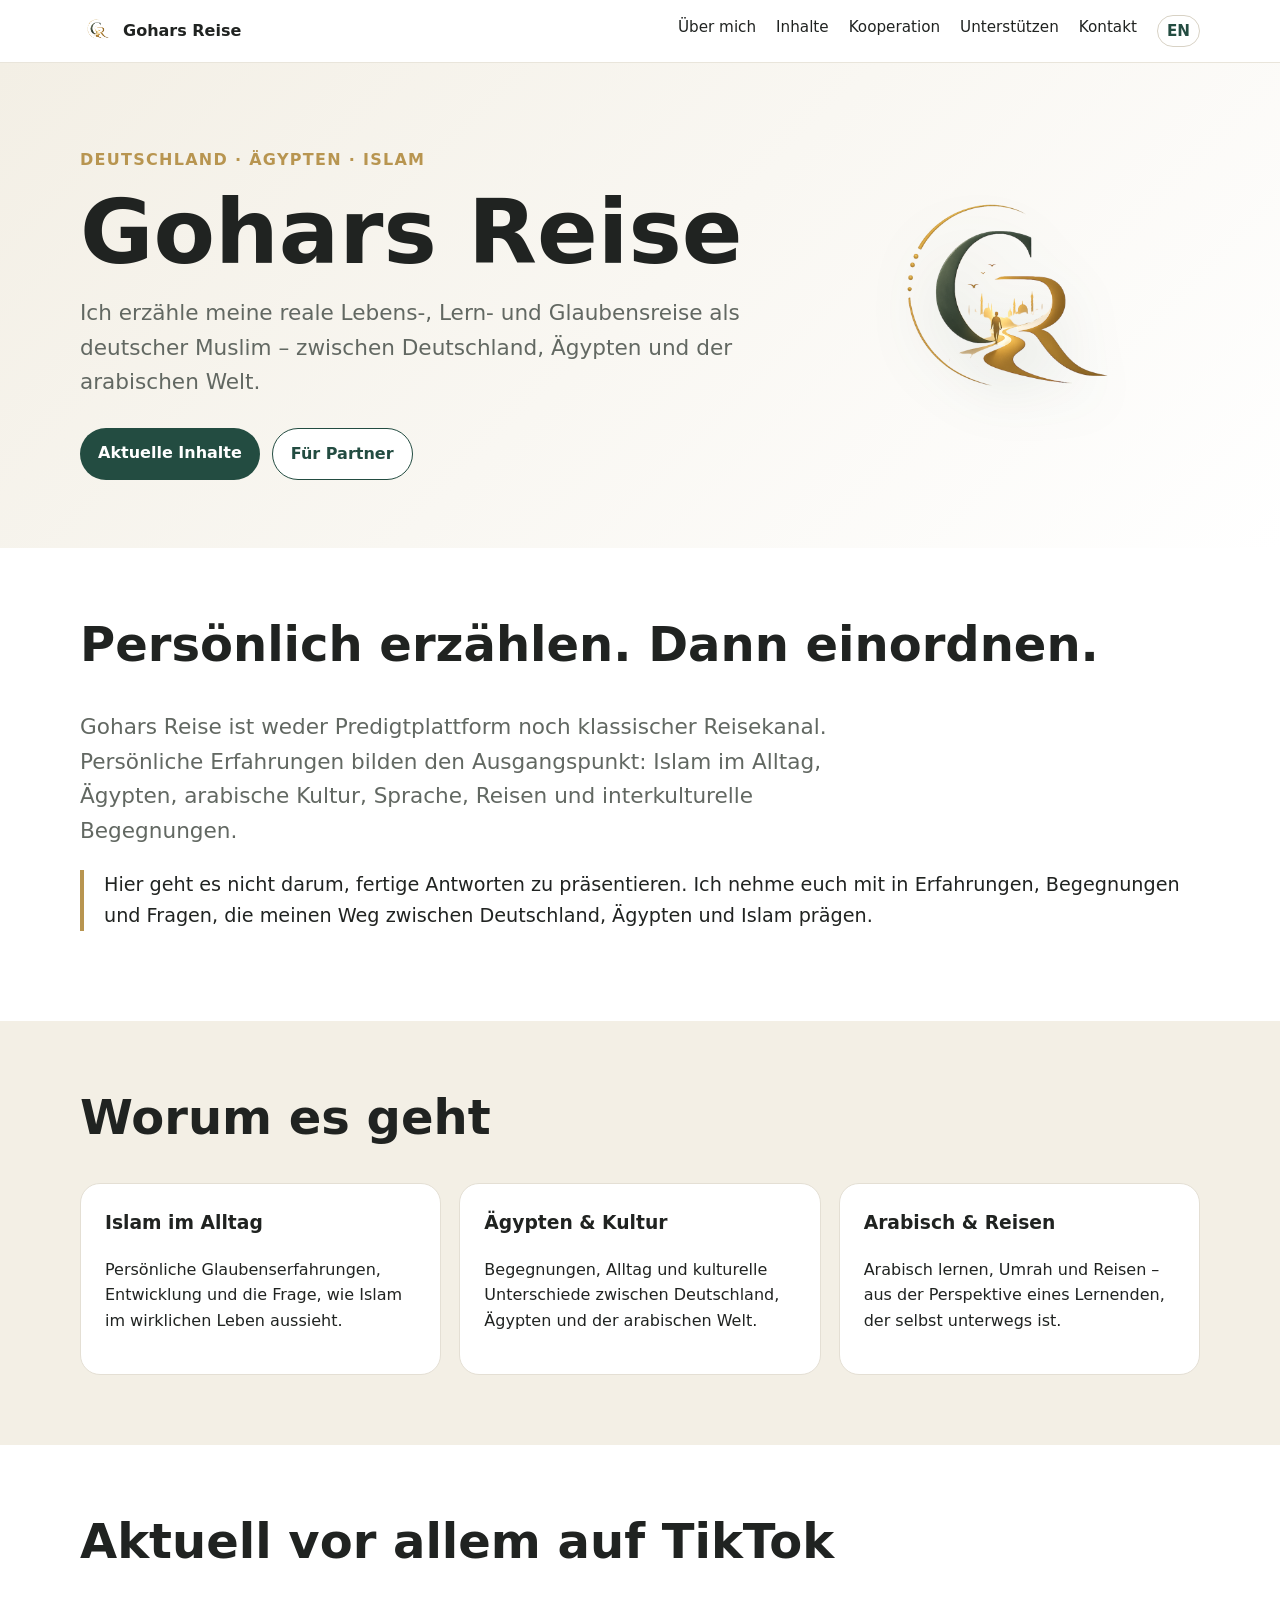
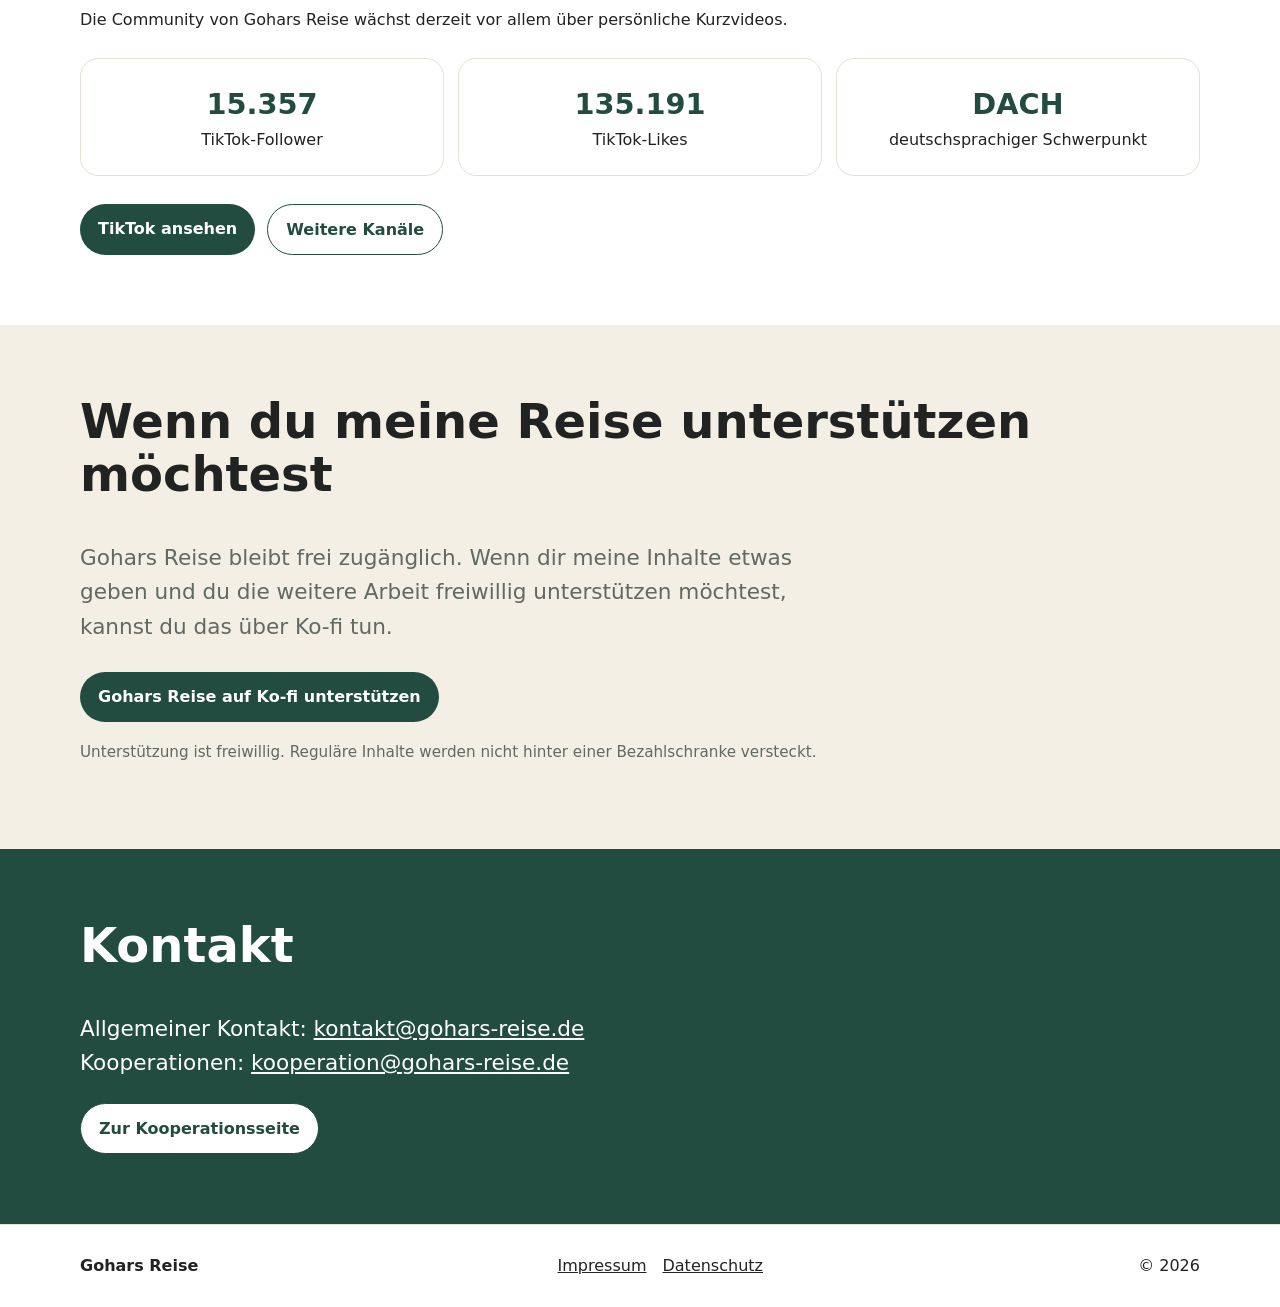
==== commit d5546681: "Add public Ko-fi support section to landing page" ====
--- a/index.html
+++ b/index.html
@@ -1,8 +1,9 @@
 <!doctype html><html lang="de"><head><meta charset="utf-8"><meta name="viewport" content="width=device-width,initial-scale=1"><title>Gohars Reise – Zwischen Deutschland, Ägypten und Islam</title><meta name="description" content="Gohars Reise: persönliche Geschichten über Islam im Alltag, Ägypten, arabische Kultur, Reisen und Sprache – aus der Perspektive eines deutschen Muslims."><link rel="stylesheet" href="assets/style.css"></head><body>
-<nav class="nav"><div class="wrap"><a class="brand" href="/"><img src="assets/01_Gohars_Reise_Signet_Transparent_2000%20(1).png" alt="">Gohars Reise</a><div class="navlinks"><a href="ueber-mich.html">Über mich</a><a href="inhalte.html">Inhalte</a><a href="kooperation.html">Kooperation</a><a href="#kontakt">Kontakt</a><a class="lang" href="partners-en.html" lang="en" hreflang="en" aria-label="English partner information">EN</a></div></div></nav>
+<nav class="nav"><div class="wrap"><a class="brand" href="/"><img src="assets/01_Gohars_Reise_Signet_Transparent_2000%20(1).png" alt="">Gohars Reise</a><div class="navlinks"><a href="ueber-mich.html">Über mich</a><a href="inhalte.html">Inhalte</a><a href="kooperation.html">Kooperation</a><a href="#unterstuetzen">Unterstützen</a><a href="#kontakt">Kontakt</a><a class="lang" href="partners-en.html" lang="en" hreflang="en" aria-label="English partner information">EN</a></div></div></nav>
 <header class="hero"><div class="wrap hero-grid"><div><div class="eyebrow">Deutschland · Ägypten · Islam</div><h1>Gohars Reise</h1><p class="lead">Ich erzähle meine reale Lebens-, Lern- und Glaubensreise als deutscher Muslim – zwischen Deutschland, Ägypten und der arabischen Welt.</p><div class="buttons"><a class="btn" href="inhalte.html">Aktuelle Inhalte</a><a class="btn alt" href="kooperation.html">Für Partner</a></div></div><div class="hero-mark"><img src="assets/01_Gohars_Reise_Signet_Transparent_2000%20(1).png" alt="Signet von Gohars Reise"></div></div></header>
 <section id="reise"><div class="wrap"><h2>Persönlich erzählen. Dann einordnen.</h2><p class="lead">Gohars Reise ist weder Predigtplattform noch klassischer Reisekanal. Persönliche Erfahrungen bilden den Ausgangspunkt: Islam im Alltag, Ägypten, arabische Kultur, Sprache, Reisen und interkulturelle Begegnungen.</p><p class="quote">Hier geht es nicht darum, fertige Antworten zu präsentieren. Ich nehme euch mit in Erfahrungen, Begegnungen und Fragen, die meinen Weg zwischen Deutschland, Ägypten und Islam prägen.</p></div></section>
 <section id="themen" class="soft"><div class="wrap"><h2>Worum es geht</h2><div class="grid"><article class="card"><h3>Islam im Alltag</h3><p>Persönliche Glaubenserfahrungen, Entwicklung und die Frage, wie Islam im wirklichen Leben aussieht.</p></article><article class="card"><h3>Ägypten & Kultur</h3><p>Begegnungen, Alltag und kulturelle Unterschiede zwischen Deutschland, Ägypten und der arabischen Welt.</p></article><article class="card"><h3>Arabisch & Reisen</h3><p>Arabisch lernen, Umrah und Reisen – aus der Perspektive eines Lernenden, der selbst unterwegs ist.</p></article></div></div></section>
 <section><div class="wrap"><h2>Aktuell vor allem auf TikTok</h2><p>Die Community von Gohars Reise wächst derzeit vor allem über persönliche Kurzvideos.</p><div class="stats"><div class="stat"><strong>15.357</strong>TikTok-Follower</div><div class="stat"><strong>135.191</strong>TikTok-Likes</div><div class="stat"><strong>DACH</strong>deutschsprachiger Schwerpunkt</div></div><div class="buttons"><a class="btn" href="https://www.tiktok.com/@gohar.de">TikTok ansehen</a><a class="btn alt" href="https://linktr.ee/gohar.de">Weitere Kanäle</a></div></div></section>
+<section id="unterstuetzen" class="soft"><div class="wrap"><h2>Wenn du meine Reise unterstützen möchtest</h2><p class="lead">Gohars Reise bleibt frei zugänglich. Wenn dir meine Inhalte etwas geben und du die weitere Arbeit freiwillig unterstützen möchtest, kannst du das über Ko-fi tun.</p><div class="buttons"><a class="btn" href="https://ko-fi.com/goharsreise">Gohars Reise auf Ko-fi unterstützen</a></div><p class="project-note">Unterstützung ist freiwillig. Reguläre Inhalte werden nicht hinter einer Bezahlschranke versteckt.</p></div></section>
 <section class="contact" id="kontakt"><div class="wrap"><h2>Kontakt</h2><p class="lead" style="color:white">Allgemeiner Kontakt: <a href="mailto:kontakt@gohars-reise.de">kontakt@gohars-reise.de</a><br>Kooperationen: <a href="mailto:kooperation@gohars-reise.de">kooperation@gohars-reise.de</a></p><a class="btn alt" href="kooperation.html">Zur Kooperationsseite</a></div></section>
 <footer><div class="wrap footerline"><strong>Gohars Reise</strong><span class="legal"><a href="impressum.html">Impressum</a><a href="datenschutz.html">Datenschutz</a></span><span>© 2026</span></div></footer></body></html>
--- a/assets/style.css
+++ b/assets/style.css
@@ -1 +1,9 @@
-:root{--green:#234c41;--gold:#b89550;--sand:#f3efe5;--ink:#202321;--muted:#626862;--white:#fff}*{box-sizing:border-box}html{scroll-behavior:smooth}body{margin:0;font-family:Inter,system-ui,-apple-system,Segoe UI,Roboto,Arial,sans-serif;color:var(--ink);background:#fff;line-height:1.6}a{color:inherit}.wrap{width:min(1120px,90%);margin:auto}.nav{position:sticky;top:0;background:rgba(255,255,255,.96);border-bottom:1px solid #e9e5db;z-index:10}.nav .wrap{display:flex;justify-content:space-between;align-items:center;padding:14px 0}.brand{font-weight:800;text-decoration:none}.navlinks{display:flex;gap:20px}.navlinks a{text-decoration:none;font-size:.95rem}.hero{background:linear-gradient(135deg,var(--sand),#fff);padding:84px 0 68px}.eyebrow{color:var(--gold);font-weight:800;letter-spacing:.08em;text-transform:uppercase}.hero h1{font-size:clamp(2.5rem,7vw,5.6rem);line-height:.96;margin:.18em 0}.lead{font-size:clamp(1.1rem,2vw,1.35rem);max-width:760px;color:var(--muted)}.buttons{display:flex;flex-wrap:wrap;gap:12px;margin-top:28px}.btn{display:inline-block;padding:12px 18px;border-radius:999px;background:var(--green);color:white;text-decoration:none;font-weight:750}.btn.alt{background:white;color:var(--green);border:1px solid var(--green)}section{padding:70px 0}.soft{background:var(--sand)}h2{font-size:clamp(1.8rem,4vw,3rem);line-height:1.1;margin-top:0}.grid{display:grid;grid-template-columns:repeat(3,1fr);gap:18px}.card{border:1px solid #e4dfd4;border-radius:20px;padding:24px;background:white}.card h3{margin-top:0}.stats{display:grid;grid-template-columns:repeat(3,1fr);gap:14px;margin-top:25px}.stat{padding:22px;background:white;border-radius:18px;border:1px solid #e5dfd4;text-align:center}.stat strong{display:block;font-size:1.8rem;color:var(--green)}.quote{border-left:4px solid var(--gold);padding-left:20px;font-size:1.2rem}.contact{background:var(--green);color:white}.contact a{color:white}.small{font-size:.9rem;color:var(--muted)}footer{padding:28px 0;border-top:1px solid #e8e3d8}.footerline{display:flex;justify-content:space-between;gap:20px;flex-wrap:wrap}@media(max-width:760px){.navlinks{display:none}.grid,.stats{grid-template-columns:1fr}.hero{padding-top:58px}section{padding:52px 0}}.brand{display:flex;align-items:center;gap:9px}.brand img{width:34px;height:34px;object-fit:contain}.hero-grid{display:grid;grid-template-columns:1.25fr .75fr;gap:42px;align-items:center}.hero-mark{display:flex;justify-content:center;align-items:center}.hero-mark img{width:min(330px,80%);filter:drop-shadow(0 18px 28px rgba(35,76,65,.14))}.project-note{margin-top:18px;font-size:.95rem;color:var(--muted)}.feature{padding:28px;border-radius:22px;background:var(--green);color:#fff}.feature h3{font-size:1.35rem;margin:0 0 8px}.feature p{margin:0;color:#eef3ef}.legal a{margin-right:16px}.media-link{font-weight:800;color:var(--green)}@media(max-width:760px){.hero-grid{grid-template-columns:1fr}.hero-mark{display:none}}+:root{--green:#234c41;--gold:#b89550;--sand:#f3efe5;--ink:#202321;--muted:#626862;--white:#fff}*{box-sizing:border-box}html{scroll-behavior:smooth}body{margin:0;font-family:Inter,system-ui,-apple-system,Segoe UI,Roboto,Arial,sans-serif;color:var(--ink);background:#fff;line-height:1.6}a{color:inherit}.wrap{width:min(1120px,90%);margin:auto}.nav{position:sticky;top:0;background:rgba(255,255,255,.96);border-bottom:1px solid #e9e5db;z-index:10}.nav .wrap{display:flex;justify-content:space-between;align-items:center;padding:14px 0}.brand{font-weight:800;text-decoration:none}.navlinks{display:flex;gap:20px}.navlinks a{text-decoration:none;font-size:.95rem}.hero{background:linear-gradient(135deg,var(--sand),#fff);padding:84px 0 68px}.eyebrow{color:var(--gold);font-weight:800;letter-spacing:.08em;text-transform:uppercase}.hero h1{font-size:clamp(2.5rem,7vw,5.6rem);line-height:.96;margin:.18em 0}.lead{font-size:clamp(1.1rem,2vw,1.35rem);max-width:760px;color:var(--muted)}.buttons{display:flex;flex-wrap:wrap;gap:12px;margin-top:28px}.btn{display:inline-block;padding:12px 18px;border-radius:999px;background:var(--green);color:white;text-decoration:none;font-weight:750}.btn.alt{background:white;color:var(--green);border:1px solid var(--green)}section{padding:70px 0}.soft{background:var(--sand)}h2{font-size:clamp(1.8rem,4vw,3rem);line-height:1.1;margin-top:0}.grid{display:grid;grid-template-columns:repeat(3,1fr);gap:18px}.card{border:1px solid #e4dfd4;border-radius:20px;padding:24px;background:white}.card h3{margin-top:0}.stats{display:grid;grid-template-columns:repeat(3,1fr);gap:14px;margin-top:25px}.stat{padding:22px;background:white;border-radius:18px;border:1px solid #e5dfd4;text-align:center}.stat strong{display:block;font-size:1.8rem;color:var(--green)}.quote{border-left:4px solid var(--gold);padding-left:20px;font-size:1.2rem}.contact{background:var(--green);color:white}.contact a{color:white}.small{font-size:.9rem;color:var(--muted)}footer{padding:28px 0;border-top:1px solid #e8e3d8}.footerline{display:flex;justify-content:space-between;gap:20px;flex-wrap:wrap}@media(max-width:760px){.navlinks{display:none}.grid,.stats{grid-template-columns:1fr}.hero{padding-top:58px}section{padding:52px 0}}.brand{display:flex;align-items:center;gap:9px}.brand img{width:34px;height:34px;object-fit:contain}.hero-grid{display:grid;grid-template-columns:1.25fr .75fr;gap:42px;align-items:center}.hero-mark{display:flex;justify-content:center;align-items:center}.hero-mark img{width:min(330px,80%);filter:drop-shadow(0 18px 28px rgba(35,76,65,.14))}.project-note{margin-top:18px;font-size:.95rem;color:var(--muted)}.feature{padding:28px;border-radius:22px;background:var(--green);color:#fff}.feature h3{font-size:1.35rem;margin:0 0 8px}.feature p{margin:0;color:#eef3ef}.legal a{margin-right:16px}.media-link{font-weight:800;color:var(--green)}@media(max-width:760px){.hero-grid{grid-template-columns:1fr}.hero-mark{display:none}}.navlinks .lang{font-weight:800;border:1px solid #d8d2c5;border-radius:999px;padding:3px 9px;color:var(--green)}@media(max-width:760px){.navlinks{display:flex}.navlinks a:not(.lang){display:none}.navlinks .lang{display:inline-block}}
+/* International partner hero: keep the English headline readable and balanced. */
+.hero-partner-en .hero-grid{grid-template-columns:minmax(0,1.45fr) minmax(260px,.55fr);gap:72px;align-items:center}
+.hero-partner-en h1{font-size:clamp(3.4rem,5.6vw,6.4rem);line-height:.94;max-width:950px;letter-spacing:-.045em}
+.hero-partner-en .lead{max-width:820px}
+.hero-partner-en .hero-mark{justify-content:center}
+.hero-partner-en .hero-mark img{max-width:300px}
+@media(max-width:980px){.hero-partner-en .hero-grid{grid-template-columns:1fr;gap:34px}.hero-partner-en h1{font-size:clamp(3rem,9vw,5.2rem);max-width:780px}.hero-partner-en .hero-mark{display:none}}
+@media(max-width:600px){.hero-partner-en h1{font-size:clamp(2.65rem,13vw,4.2rem);line-height:.96;letter-spacing:-.035em}.hero-partner-en{padding-top:54px}}
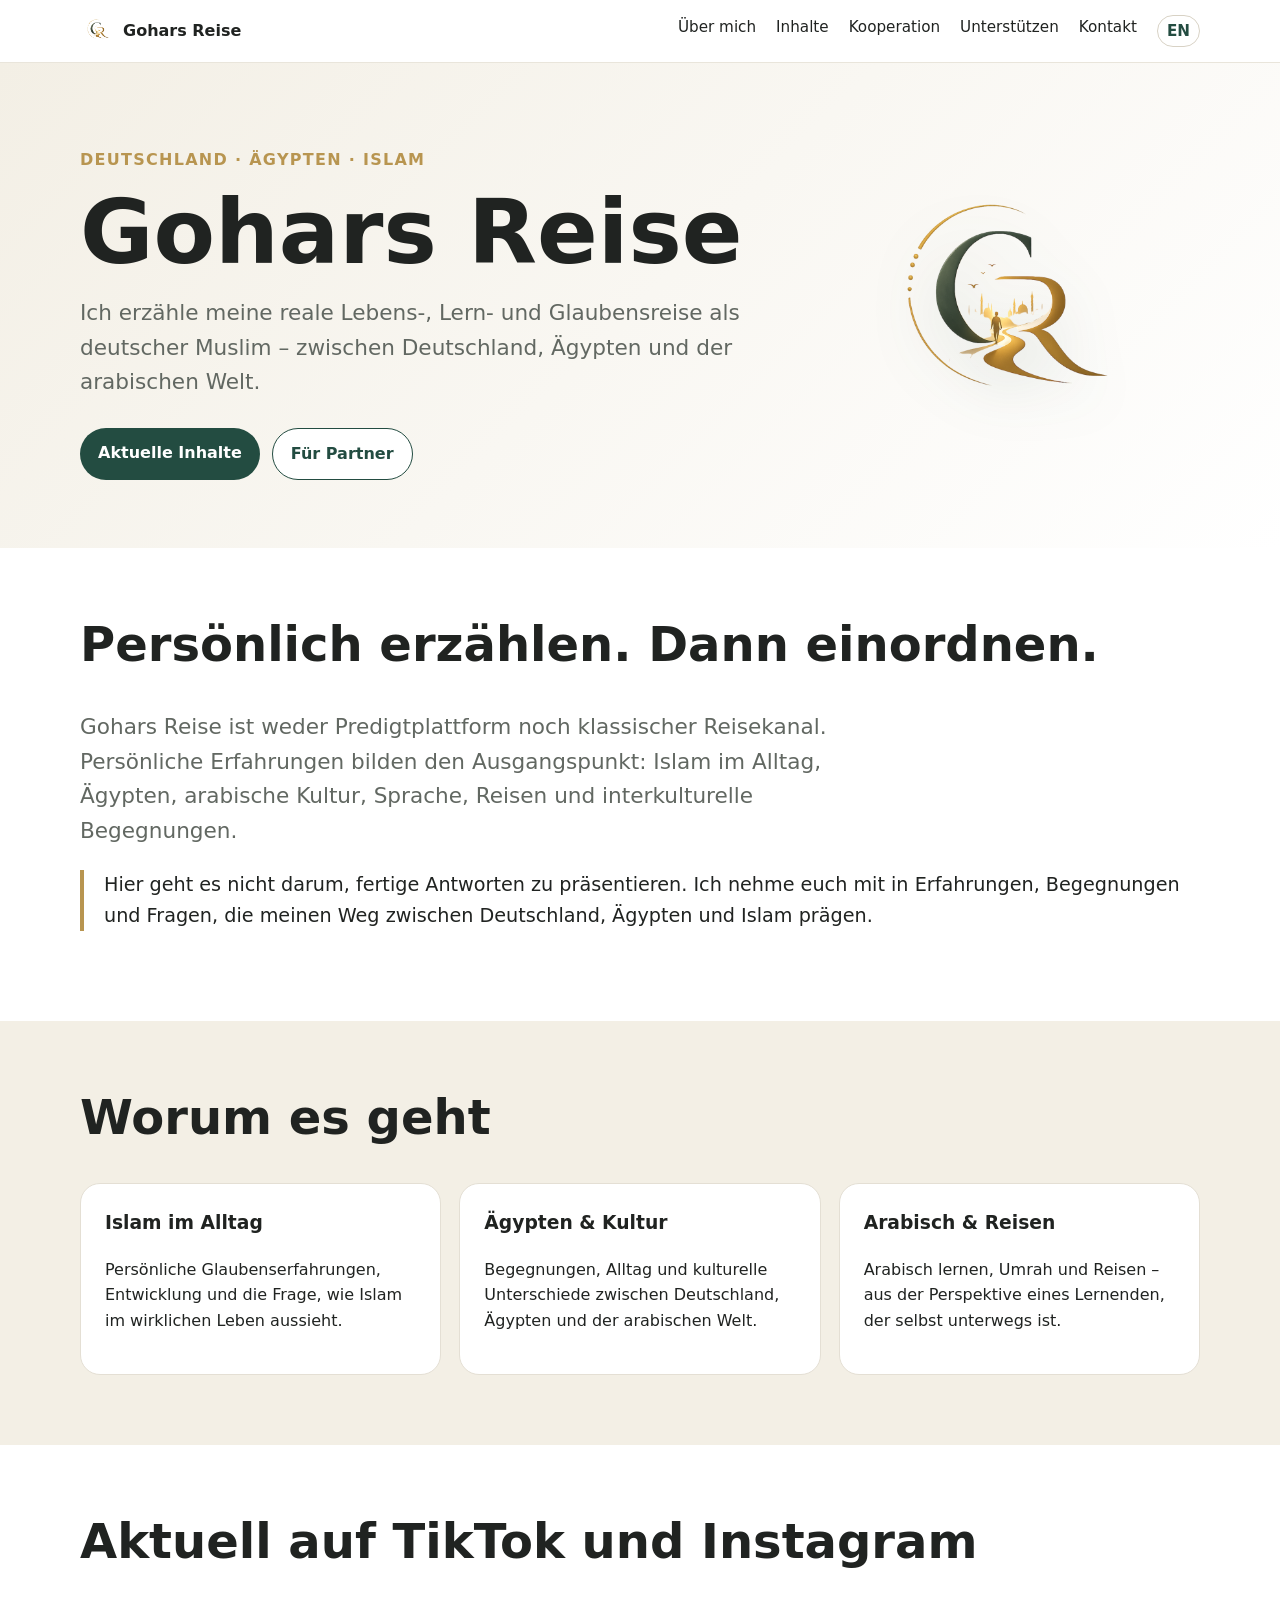
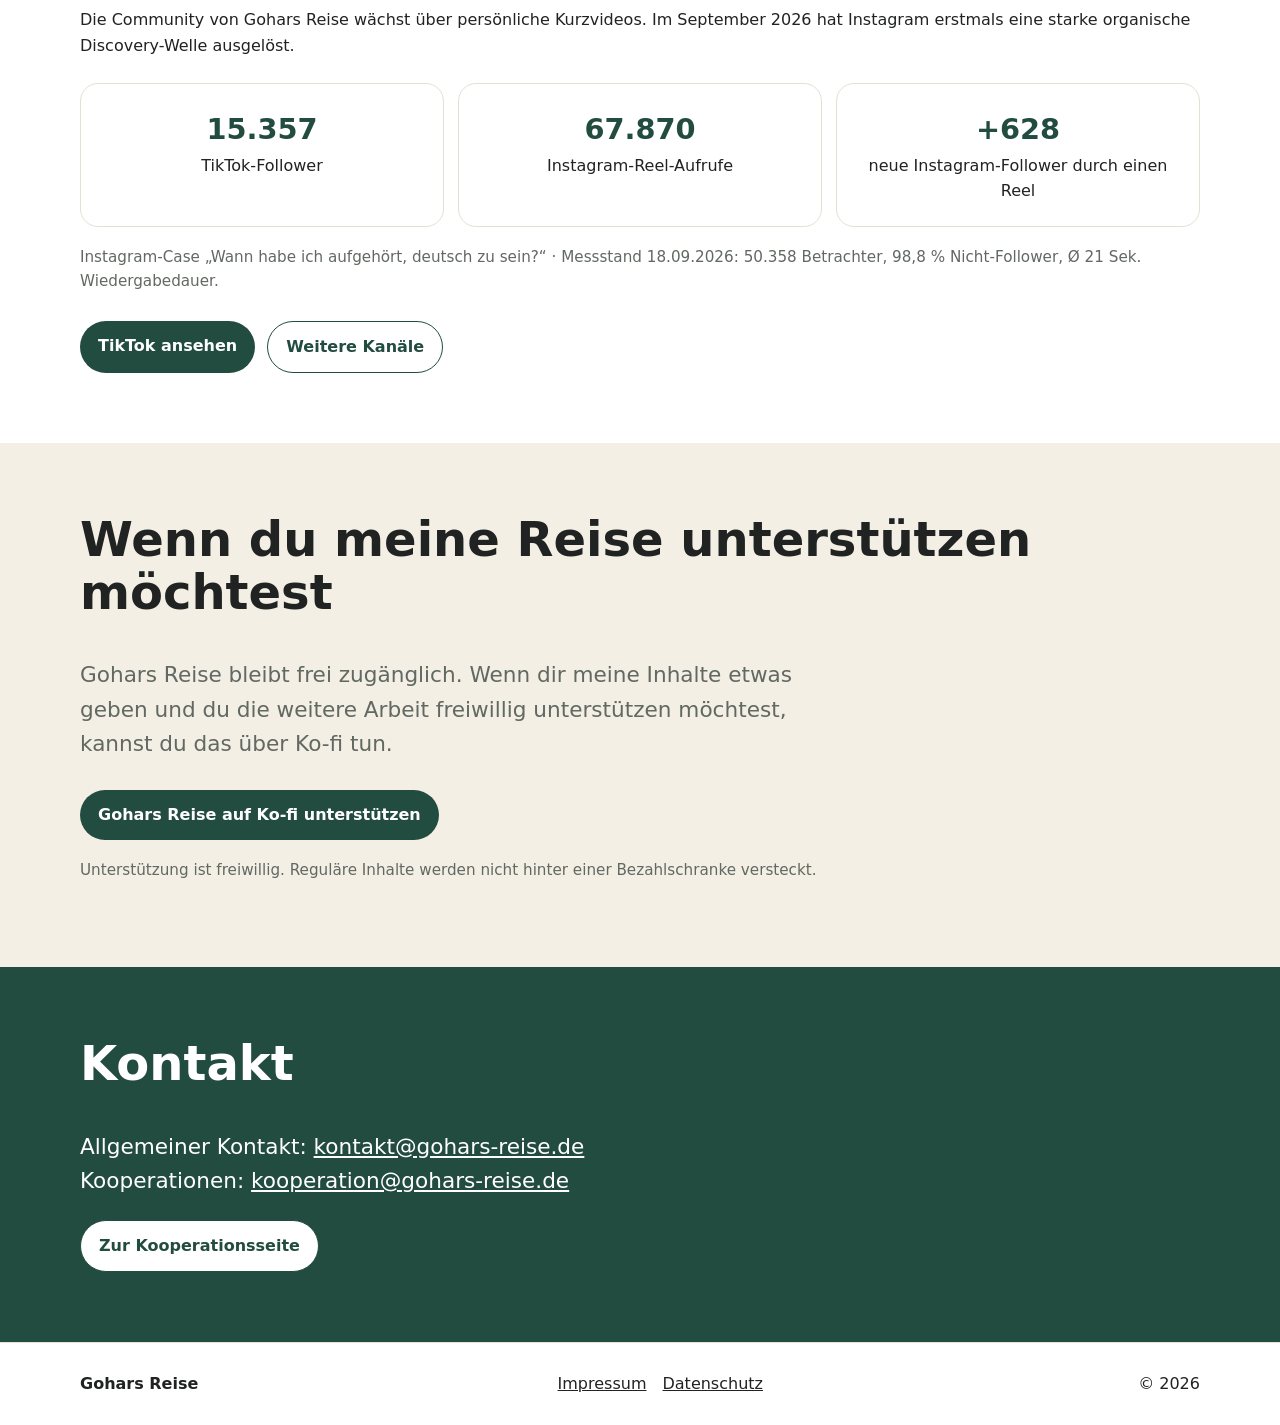
==== commit 58c94ca2: "Website: Instagram Breakout auf Startseite aktualisieren" ====
--- a/index.html
+++ b/index.html
@@ -3,7 +3,7 @@
 <header class="hero"><div class="wrap hero-grid"><div><div class="eyebrow">Deutschland · Ägypten · Islam</div><h1>Gohars Reise</h1><p class="lead">Ich erzähle meine reale Lebens-, Lern- und Glaubensreise als deutscher Muslim – zwischen Deutschland, Ägypten und der arabischen Welt.</p><div class="buttons"><a class="btn" href="inhalte.html">Aktuelle Inhalte</a><a class="btn alt" href="kooperation.html">Für Partner</a></div></div><div class="hero-mark"><img src="assets/01_Gohars_Reise_Signet_Transparent_2000%20(1).png" alt="Signet von Gohars Reise"></div></div></header>
 <section id="reise"><div class="wrap"><h2>Persönlich erzählen. Dann einordnen.</h2><p class="lead">Gohars Reise ist weder Predigtplattform noch klassischer Reisekanal. Persönliche Erfahrungen bilden den Ausgangspunkt: Islam im Alltag, Ägypten, arabische Kultur, Sprache, Reisen und interkulturelle Begegnungen.</p><p class="quote">Hier geht es nicht darum, fertige Antworten zu präsentieren. Ich nehme euch mit in Erfahrungen, Begegnungen und Fragen, die meinen Weg zwischen Deutschland, Ägypten und Islam prägen.</p></div></section>
 <section id="themen" class="soft"><div class="wrap"><h2>Worum es geht</h2><div class="grid"><article class="card"><h3>Islam im Alltag</h3><p>Persönliche Glaubenserfahrungen, Entwicklung und die Frage, wie Islam im wirklichen Leben aussieht.</p></article><article class="card"><h3>Ägypten & Kultur</h3><p>Begegnungen, Alltag und kulturelle Unterschiede zwischen Deutschland, Ägypten und der arabischen Welt.</p></article><article class="card"><h3>Arabisch & Reisen</h3><p>Arabisch lernen, Umrah und Reisen – aus der Perspektive eines Lernenden, der selbst unterwegs ist.</p></article></div></div></section>
-<section><div class="wrap"><h2>Aktuell vor allem auf TikTok</h2><p>Die Community von Gohars Reise wächst derzeit vor allem über persönliche Kurzvideos.</p><div class="stats"><div class="stat"><strong>15.357</strong>TikTok-Follower</div><div class="stat"><strong>135.191</strong>TikTok-Likes</div><div class="stat"><strong>DACH</strong>deutschsprachiger Schwerpunkt</div></div><div class="buttons"><a class="btn" href="https://www.tiktok.com/@gohar.de">TikTok ansehen</a><a class="btn alt" href="https://linktr.ee/gohar.de">Weitere Kanäle</a></div></div></section>
+<section><div class="wrap"><h2>Aktuell auf TikTok und Instagram</h2><p>Die Community von Gohars Reise wächst über persönliche Kurzvideos. Im September 2026 hat Instagram erstmals eine starke organische Discovery-Welle ausgelöst.</p><div class="stats"><div class="stat"><strong>15.357</strong>TikTok-Follower</div><div class="stat"><strong>67.870</strong>Instagram-Reel-Aufrufe</div><div class="stat"><strong>+628</strong>neue Instagram-Follower durch einen Reel</div></div><p class="project-note">Instagram-Case „Wann habe ich aufgehört, deutsch zu sein?“ · Messstand 18.09.2026: 50.358 Betrachter, 98,8 % Nicht-Follower, Ø 21 Sek. Wiedergabedauer.</p><div class="buttons"><a class="btn" href="https://www.tiktok.com/@gohar.de">TikTok ansehen</a><a class="btn alt" href="https://linktr.ee/gohar.de">Weitere Kanäle</a></div></div></section>
 <section id="unterstuetzen" class="soft"><div class="wrap"><h2>Wenn du meine Reise unterstützen möchtest</h2><p class="lead">Gohars Reise bleibt frei zugänglich. Wenn dir meine Inhalte etwas geben und du die weitere Arbeit freiwillig unterstützen möchtest, kannst du das über Ko-fi tun.</p><div class="buttons"><a class="btn" href="https://ko-fi.com/goharsreise">Gohars Reise auf Ko-fi unterstützen</a></div><p class="project-note">Unterstützung ist freiwillig. Reguläre Inhalte werden nicht hinter einer Bezahlschranke versteckt.</p></div></section>
 <section class="contact" id="kontakt"><div class="wrap"><h2>Kontakt</h2><p class="lead" style="color:white">Allgemeiner Kontakt: <a href="mailto:kontakt@gohars-reise.de">kontakt@gohars-reise.de</a><br>Kooperationen: <a href="mailto:kooperation@gohars-reise.de">kooperation@gohars-reise.de</a></p><a class="btn alt" href="kooperation.html">Zur Kooperationsseite</a></div></section>
 <footer><div class="wrap footerline"><strong>Gohars Reise</strong><span class="legal"><a href="impressum.html">Impressum</a><a href="datenschutz.html">Datenschutz</a></span><span>© 2026</span></div></footer></body></html>
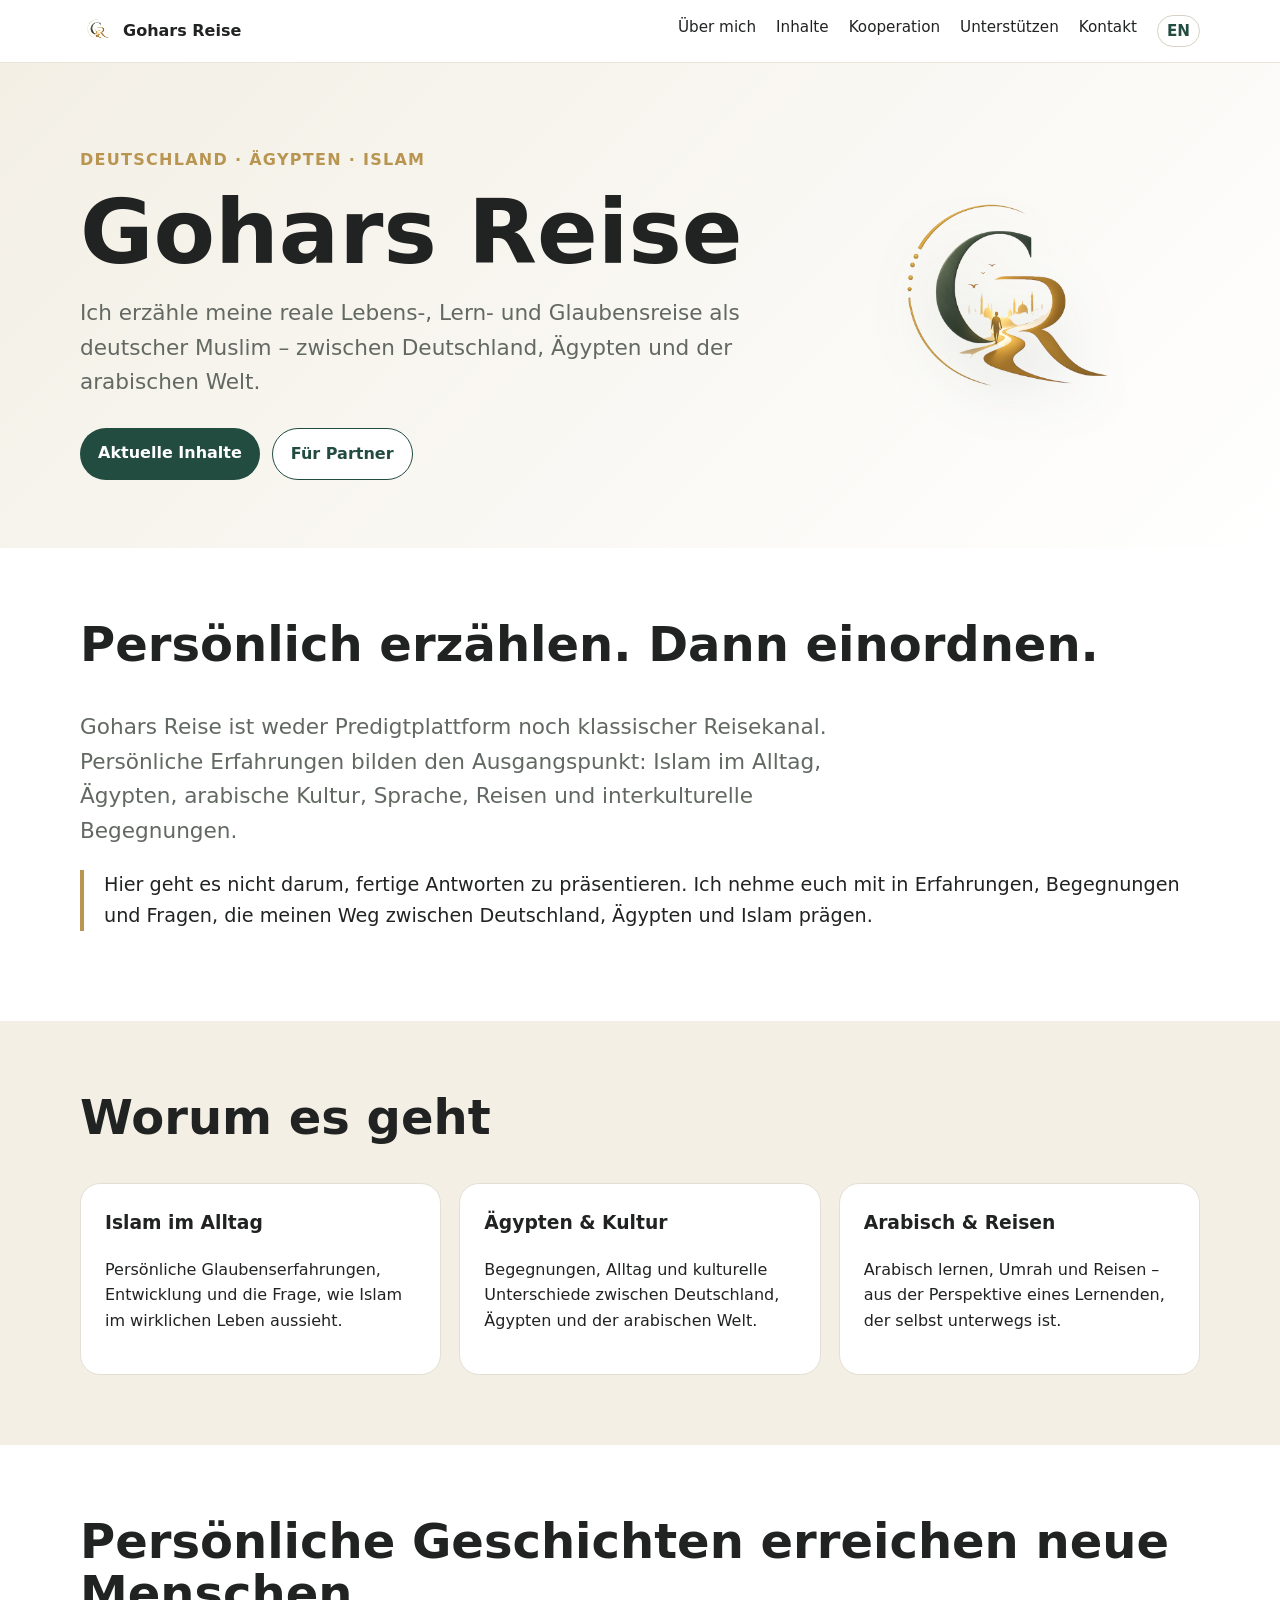
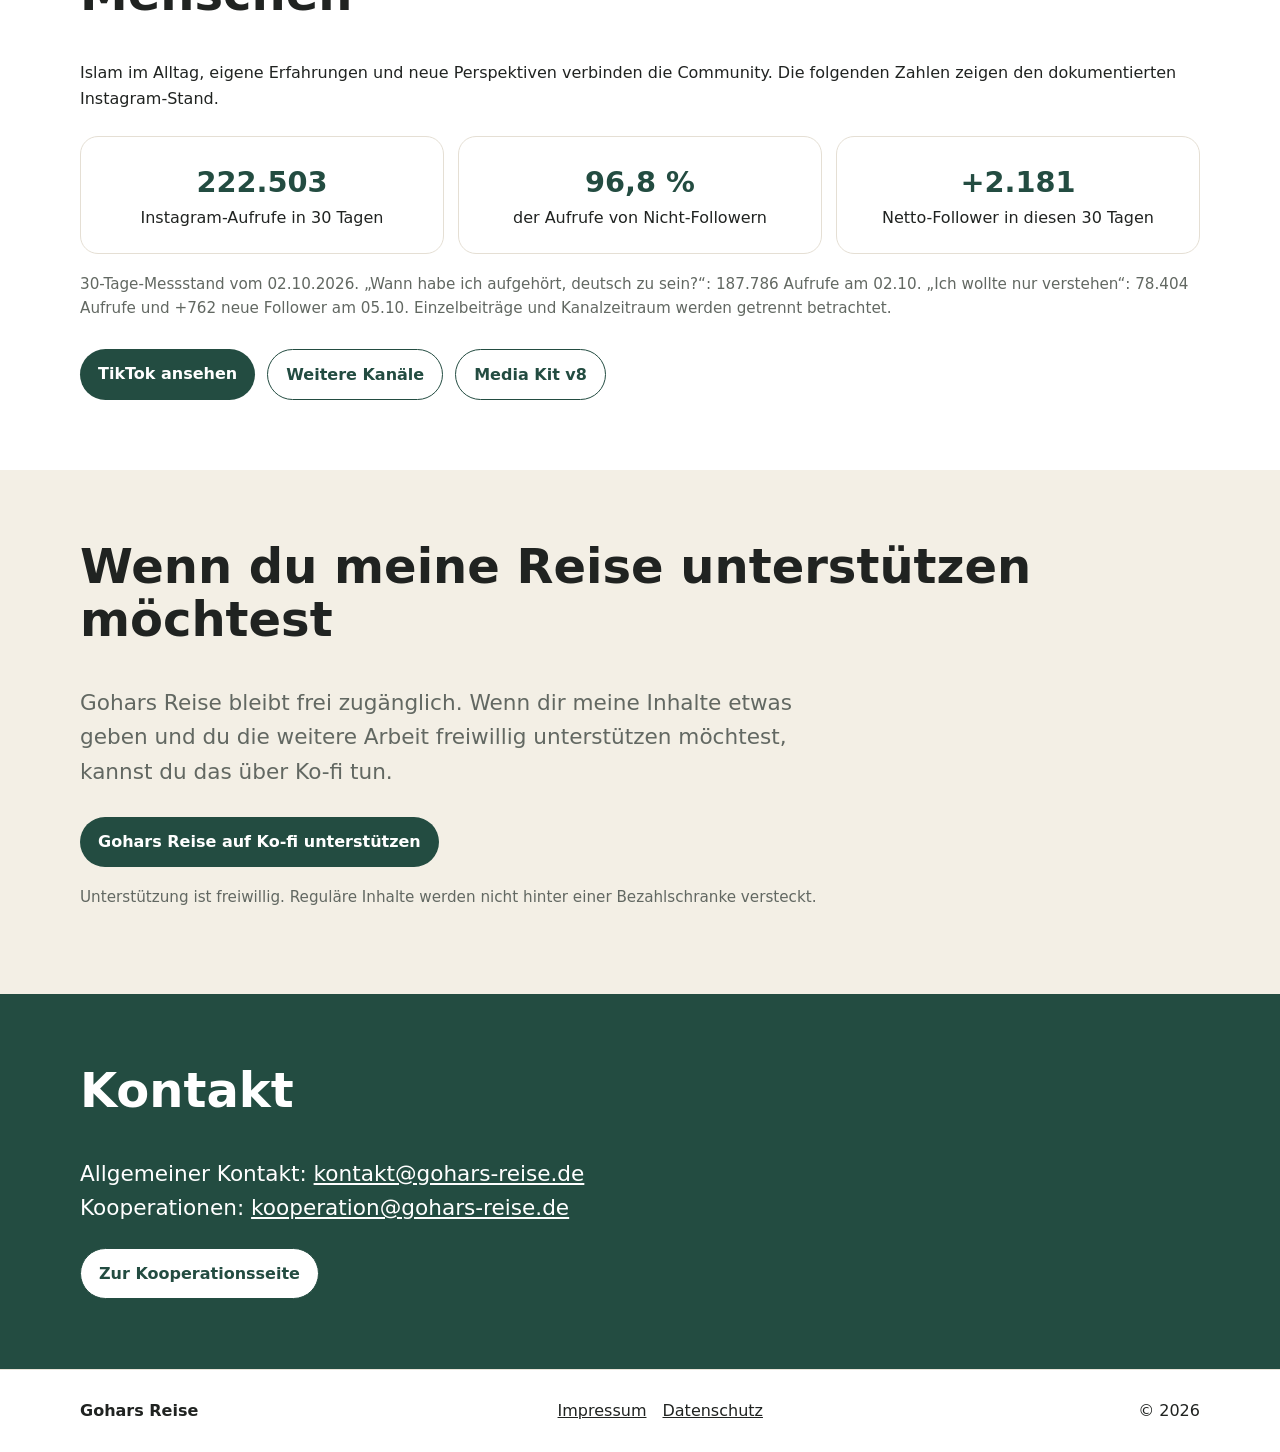
==== commit 419be28c: "Aktualisiere Media Kit v8 und belegte Partner-Kennzahlen vom 02./05.10.2026" ====
--- a/index.html
+++ b/index.html
@@ -3,7 +3,7 @@
 <header class="hero"><div class="wrap hero-grid"><div><div class="eyebrow">Deutschland · Ägypten · Islam</div><h1>Gohars Reise</h1><p class="lead">Ich erzähle meine reale Lebens-, Lern- und Glaubensreise als deutscher Muslim – zwischen Deutschland, Ägypten und der arabischen Welt.</p><div class="buttons"><a class="btn" href="inhalte.html">Aktuelle Inhalte</a><a class="btn alt" href="kooperation.html">Für Partner</a></div></div><div class="hero-mark"><img src="assets/01_Gohars_Reise_Signet_Transparent_2000%20(1).png" alt="Signet von Gohars Reise"></div></div></header>
 <section id="reise"><div class="wrap"><h2>Persönlich erzählen. Dann einordnen.</h2><p class="lead">Gohars Reise ist weder Predigtplattform noch klassischer Reisekanal. Persönliche Erfahrungen bilden den Ausgangspunkt: Islam im Alltag, Ägypten, arabische Kultur, Sprache, Reisen und interkulturelle Begegnungen.</p><p class="quote">Hier geht es nicht darum, fertige Antworten zu präsentieren. Ich nehme euch mit in Erfahrungen, Begegnungen und Fragen, die meinen Weg zwischen Deutschland, Ägypten und Islam prägen.</p></div></section>
 <section id="themen" class="soft"><div class="wrap"><h2>Worum es geht</h2><div class="grid"><article class="card"><h3>Islam im Alltag</h3><p>Persönliche Glaubenserfahrungen, Entwicklung und die Frage, wie Islam im wirklichen Leben aussieht.</p></article><article class="card"><h3>Ägypten & Kultur</h3><p>Begegnungen, Alltag und kulturelle Unterschiede zwischen Deutschland, Ägypten und der arabischen Welt.</p></article><article class="card"><h3>Arabisch & Reisen</h3><p>Arabisch lernen, Umrah und Reisen – aus der Perspektive eines Lernenden, der selbst unterwegs ist.</p></article></div></div></section>
-<section><div class="wrap"><h2>Aktuell auf TikTok und Instagram</h2><p>Die Community von Gohars Reise wächst über persönliche Kurzvideos. Im September 2026 hat Instagram erstmals eine starke organische Discovery-Welle ausgelöst.</p><div class="stats"><div class="stat"><strong>15.357</strong>TikTok-Follower</div><div class="stat"><strong>67.870</strong>Instagram-Reel-Aufrufe</div><div class="stat"><strong>+628</strong>neue Instagram-Follower durch einen Reel</div></div><p class="project-note">Instagram-Case „Wann habe ich aufgehört, deutsch zu sein?“ · Messstand 18.09.2026: 50.358 Betrachter, 98,8 % Nicht-Follower, Ø 21 Sek. Wiedergabedauer.</p><div class="buttons"><a class="btn" href="https://www.tiktok.com/@gohar.de">TikTok ansehen</a><a class="btn alt" href="https://linktr.ee/gohar.de">Weitere Kanäle</a></div></div></section>
+<section><div class="wrap"><h2>Persönliche Geschichten erreichen neue Menschen</h2><p>Islam im Alltag, eigene Erfahrungen und neue Perspektiven verbinden die Community. Die folgenden Zahlen zeigen den dokumentierten Instagram-Stand.</p><div class="stats"><div class="stat"><strong>222.503</strong>Instagram-Aufrufe in 30 Tagen</div><div class="stat"><strong>96,8 %</strong>der Aufrufe von Nicht-Followern</div><div class="stat"><strong>+2.181</strong>Netto-Follower in diesen 30 Tagen</div></div><p class="project-note">30-Tage-Messstand vom 02.10.2026. „Wann habe ich aufgehört, deutsch zu sein?“: 187.786 Aufrufe am 02.10. „Ich wollte nur verstehen“: 78.404 Aufrufe und +762 neue Follower am 05.10. Einzelbeiträge und Kanalzeitraum werden getrennt betrachtet.</p><div class="buttons"><a class="btn" href="https://www.tiktok.com/@gohar.de">TikTok ansehen</a><a class="btn alt" href="https://linktr.ee/gohar.de">Weitere Kanäle</a><a class="btn alt" href="media-kit.html">Media Kit v8</a></div></div></section>
 <section id="unterstuetzen" class="soft"><div class="wrap"><h2>Wenn du meine Reise unterstützen möchtest</h2><p class="lead">Gohars Reise bleibt frei zugänglich. Wenn dir meine Inhalte etwas geben und du die weitere Arbeit freiwillig unterstützen möchtest, kannst du das über Ko-fi tun.</p><div class="buttons"><a class="btn" href="https://ko-fi.com/goharsreise">Gohars Reise auf Ko-fi unterstützen</a></div><p class="project-note">Unterstützung ist freiwillig. Reguläre Inhalte werden nicht hinter einer Bezahlschranke versteckt.</p></div></section>
 <section class="contact" id="kontakt"><div class="wrap"><h2>Kontakt</h2><p class="lead" style="color:white">Allgemeiner Kontakt: <a href="mailto:kontakt@gohars-reise.de">kontakt@gohars-reise.de</a><br>Kooperationen: <a href="mailto:kooperation@gohars-reise.de">kooperation@gohars-reise.de</a></p><a class="btn alt" href="kooperation.html">Zur Kooperationsseite</a></div></section>
-<footer><div class="wrap footerline"><strong>Gohars Reise</strong><span class="legal"><a href="impressum.html">Impressum</a><a href="datenschutz.html">Datenschutz</a></span><span>© 2026</span></div></footer></body></html>+<footer><div class="wrap footerline"><strong>Gohars Reise</strong><span class="legal"><a href="impressum.html">Impressum</a><a href="datenschutz.html">Datenschutz</a></span><span>© 2026</span></div></footer></body></html>
